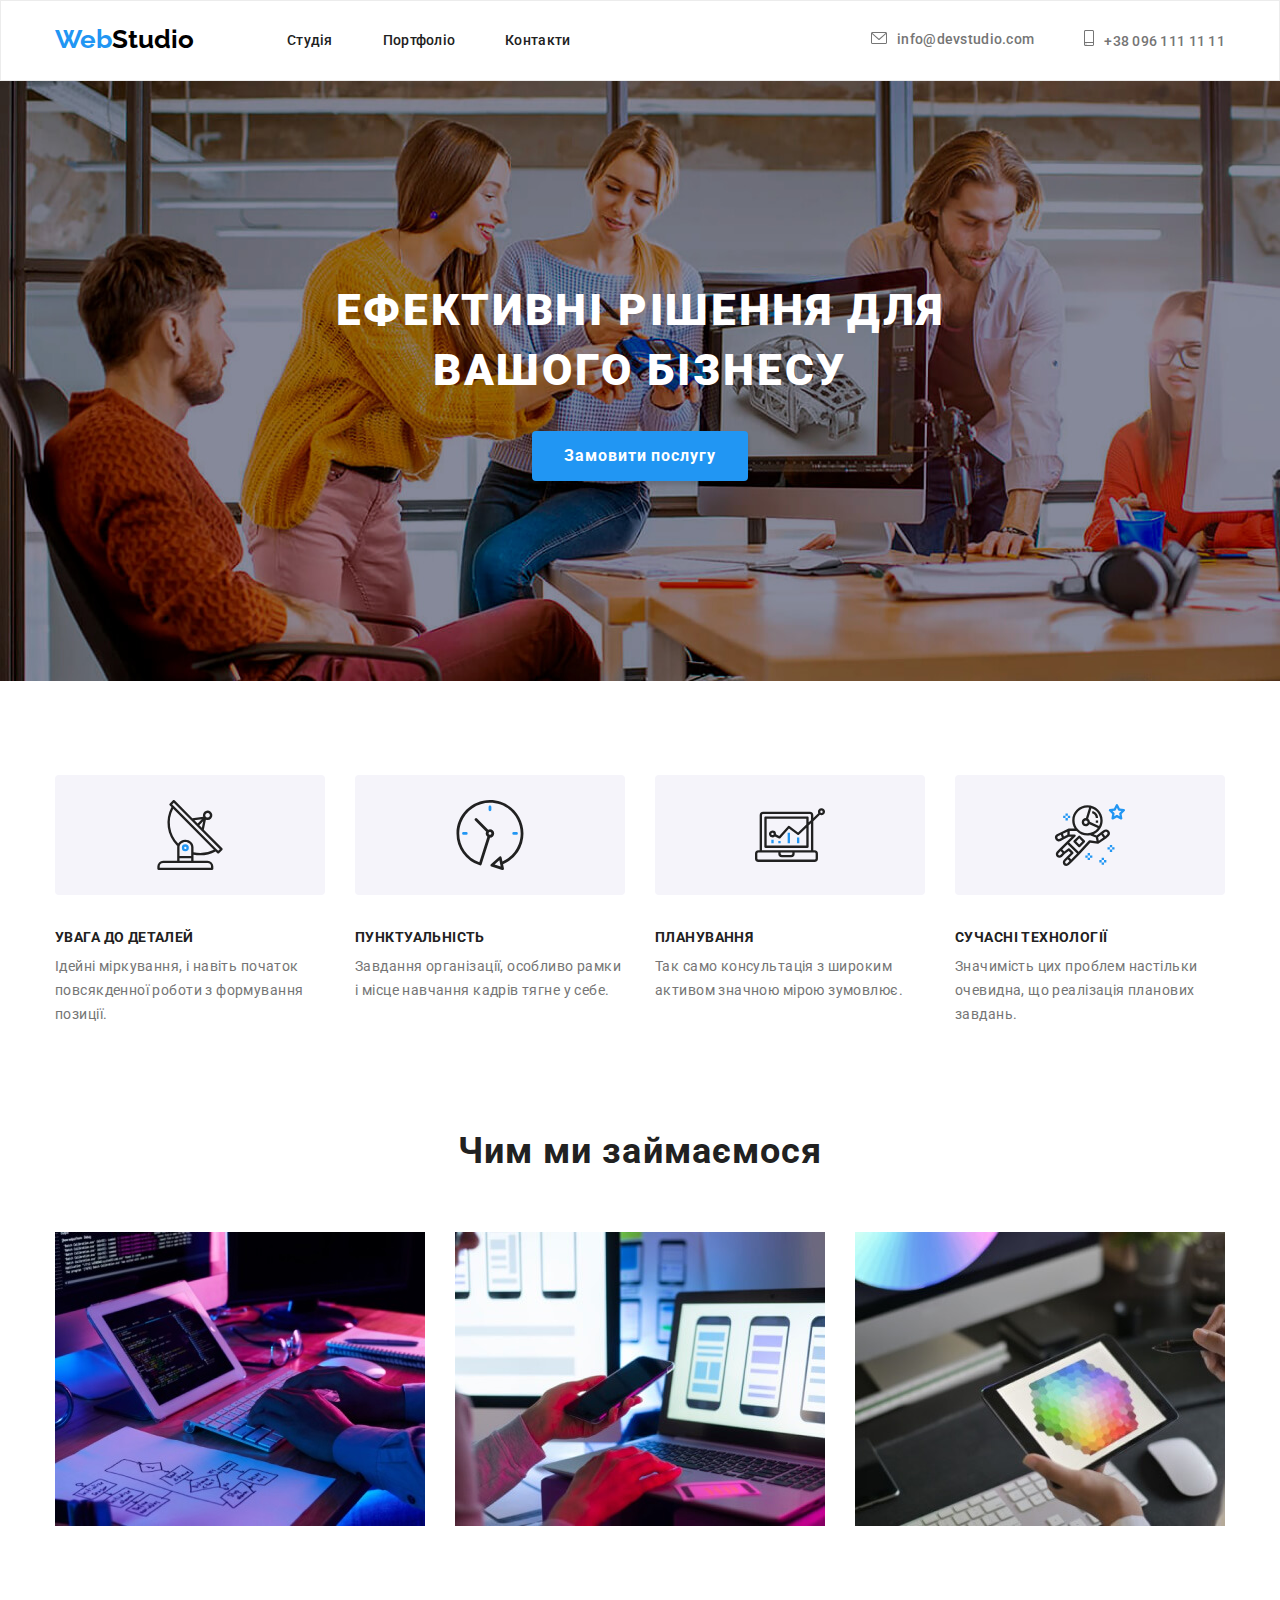
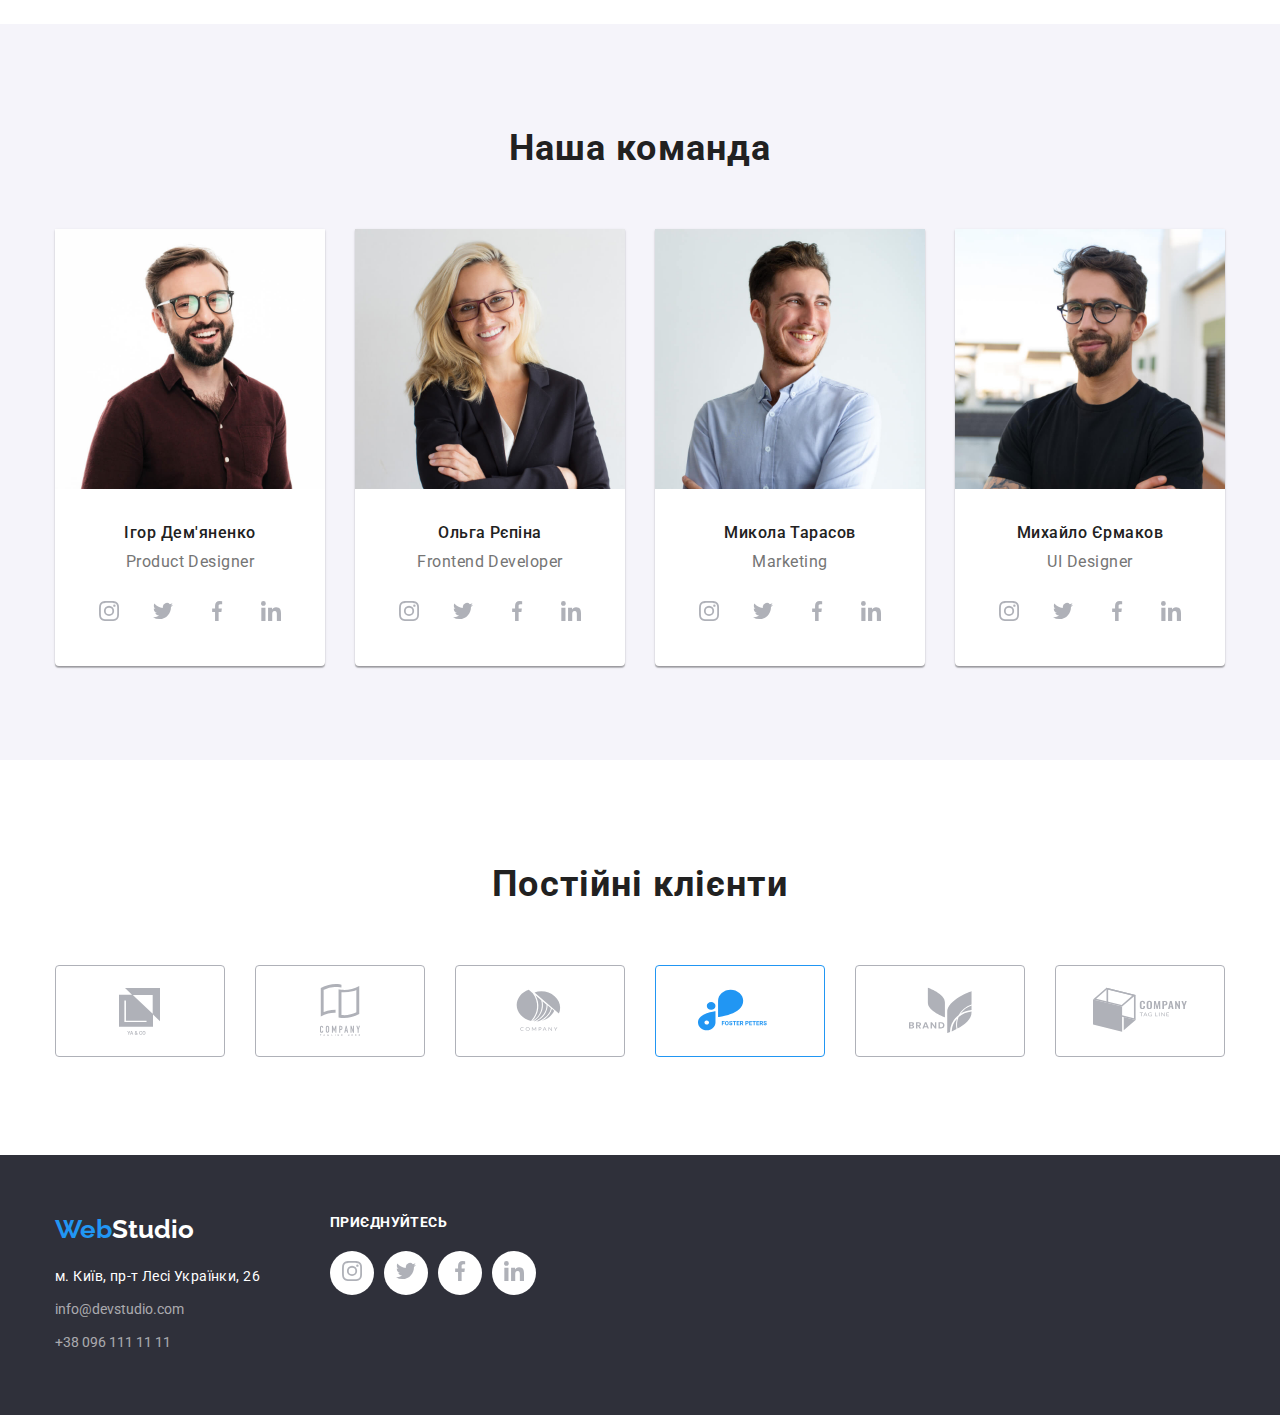
==== index.html @ 8d802c21 "icons" ====
<!DOCTYPE html>
<html lang="uk">

<head>
  <meta charset="UTF-8">
  <meta name="viewport" content="width=device-width, initial-scale=1.0">
  <link href="https://fonts.googleapis.com/css2?family=Raleway:wght@700&family=Roboto:wght@400;500;700;900&display=swap"
    rel="stylesheet">
  <link rel="stylesheet" href="./css/modern-normalize.css">
  <link rel="stylesheet" href="./css/styles.css">
  <title>Студія</title>
</head>

<body>
  <!--Header-->
  <header>
    <div class="container header-wrapper">
      <nav class="nav">
        <a class="logo-col" href="./index.html"><span class="logo">Web</span>Studio</a>
        <ul class="nav-list">
          <li><a class="link" href="./index.html">Студія</a></li>
          <li><a class="link" href="./portfolio.html">Портфоліо</a></li>
          <li><a class="link link-cont" href="#">Контакти</a></li>
        </ul>
      </nav>
      <ul class="contacts-list">
        <li>
          <a class="contacts mail" href="mailto:info@devstudio.com">info@devstudio.com</a>
        </li>
        <li>
          <a class="contacts contacts-tel" href="tel:+380961111111">+38 096 111 11 11</a>
        </li>
      </ul>
    </div>

  </header>

  <!--Main content-->

  <main>
    <section class="section first-block">
      <div class="container hero">
        <h1 class="blocktext">ЕФЕКТИВНІ РІШЕННЯ ДЛЯ ВАШОГО БІЗНЕСУ</h1>
        <button class="order-btn">Замовити послугу</button>
      </div>
    </section>

    <section class="section section-content">
      <div class="container">
        <!--<h2>Наші переваги</h2>-->
        <ul class="features-box">
          <li class="feature">
            <img class="images-benefits" src="./images/icons.svg/group1.svg" alt="радар" width="270" height="120">
            <h3 class="benefits">УВАГА ДО ДЕТАЛЕЙ</h3>
            <p class="text">
              Ідейні міркування, і навіть початок повсякденної роботи з формування позиції.
            </p>
          </li>
          <li class="feature">
            <img class="images-benefits" src="./images/icons.svg/group2.svg" alt="годинник" width="270" height="120">
            <h3 class="benefits">ПУНКТУАЛЬНІСТЬ</h3>
            <p class="text">
              Завдання організації, особливо рамки і місце навчання кадрів тягне у себе.
            </p>
          </li>
          <li class="feature">
            <img class="images-benefits" src="./images/icons.svg/group3.svg" alt="графік" width="270" height="120">
            <h3 class="benefits">ПЛАНУВАННЯ</h3>
            <p class="text">
              Так само консультація з широким активом значною мірою зумовлює.
            </p>
          </li>
          <li class="feature">
            <img class="images-benefits" src="./images/icons.svg/group4.svg" alt="космос" width="270" height="120">

            <h3 class="benefits">СУЧАСНІ ТЕХНОЛОГІЇ</h3>
            <p class="text">
              Значимість цих проблем настільки очевидна, що реалізація планових завдань.
            </p>
          </li>
        </ul>
      </div>
    </section>
    <section class="section">
      <div class="container">
        <h2 class="large-header">Чим ми займаємося</h2>
        <ul class="work-photo">
          <li class="specialty">
            <img src="./images/index/img.jpg" alt="Програмування" width="370">
          </li>
          <li class="specialty">
            <img src="./images/index/img2.jpg" alt="Розробка додатків" width="370">
          </li>
          <li class="specialty">
            <img src="./images/index/img3.jpg" alt="Веб-дизайн" width="370">
          </li>
        </ul>
      </div>
    </section>

    <section class="section team">
      <div class="container container-team">
        <h2 class="large-header">Наша команда</h2>
        <ul class="cards-set">
          <li class="card">
            <img src="./images/index/photo1.jpg" alt="Працівник Игорь" width="270">
            <div class="card-heros">
              <h3 class="name">Ігор Дем'яненко</h3>
              <p class="position">Product Designer</p>
              <ul class="card-icons-social">
                <li class="icons-social">
                  <a href="#" target="_blank" rel="noopener noreferrer">
                    <img src="./images/icons.svg/instagram.svg" alt="instagram">
                  </a>
                </li>
                <li class="icons-social">
                  <a href="#" target="_blank" rel="noopener noreferrer">
                    <img src="./images/icons.svg/twitter.svg" alt="twitter">
                  </a>
                </li>
                <li class="icons-social">
                  <a href="#" target="_blank" rel="noopener noreferrer">
                    <img src="./images/icons.svg/facebook.svg" alt="facebook">
                  </a>
                </li>
                <li class="icons-social">
                  <a href="#" target="_blank" rel="noopener noreferrer">
                    <img src="./images/icons.svg/linkedin.svg" alt="linkedin">
                  </a>
                </li>
              </ul>
            </div>
          </li>
          <li class="card">
            <img src="./images/index/photo2.jpg" alt="Працівник Ольга" width="270">
            <div class="card-heros">
              <h3 class="name">Ольга Рєпіна</h3>
              <p class="position">Frontend Developer</p>
              <ul class="card-icons-social">
                <li class="icons-social">
                  <a href="#" target="_blank" rel="noopener noreferrer">
                    <img src="./images/icons.svg/instagram.svg" alt="instagram">
                  </a>
                </li>
                <li class="icons-social">
                  <a href="#" target="_blank" rel="noopener noreferrer">
                    <img src="./images/icons.svg/twitter.svg" alt="twitter">
                  </a>
                </li>
                <li class="icons-social">
                  <a href="#" target="_blank" rel="noopener noreferrer">
                    <img src="./images/icons.svg/facebook.svg" alt="facebook">
                  </a>
                </li>
                <li class="icons-social">
                  <a href="#" target="_blank" rel="noopener noreferrer">
                    <img src="./images/icons.svg/linkedin.svg" alt="linkedin">
                  </a>
                </li>
              </ul>
            </div>

          </li>
          <li class="card">
            <img src="./images/index/photo3.jpg" alt="Працівник Николай" width="270">
            <div class="card-heros">
              <h3 class="name">Микола Тарасов</h3>
              <p class="position">Marketing</p>
              <ul class="card-icons-social">
                <li class="icons-social">
                  <a href="#" target="_blank" rel="noopener noreferrer">
                    <img src="./images/icons.svg/instagram.svg" alt="instagram">
                  </a>
                </li>
                <li class="icons-social">
                  <a href="#" target="_blank" rel="noopener noreferrer">
                    <img src="./images/icons.svg/twitter.svg" alt="twitter">
                  </a>
                </li>
                <li class="icons-social">
                  <a href="#" target="_blank" rel="noopener noreferrer">
                    <img src="./images/icons.svg/facebook.svg" alt="facebook">
                  </a>
                </li>
                <li class="icons-social">
                  <a href="#" target="_blank" rel="noopener noreferrer">
                    <img src="./images/icons.svg/linkedin.svg" alt="linkedin">
                  </a>
                </li>
              </ul>
            </div>
          </li>
          <li class="card">
            <img src="./images/index/photo4.jpg" alt="Працівник Михаил" width="270">
            <div class="card-heros">
              <h3 class="name">Михайло Єрмаков</h3>
              <p class="position">UI Designer</p>
              <ul class="card-icons-social">
                <li class="icons-social">
                  <a href="#" target="_blank" rel="noopener noreferrer">
                    <img src="./images/icons.svg/instagram.svg" alt="instagram">
                  </a>
                </li>
                <li class="icons-social">
                  <a href="#" target="_blank" rel="noopener noreferrer">
                    <img src="./images/icons.svg/twitter.svg" alt="twitter">
                  </a>
                </li>
                <li class="icons-social">
                  <a href="#" target="_blank" rel="noopener noreferrer">
                    <img src="./images/icons.svg/facebook.svg" alt="facebook">
                  </a>
                </li>
                <li class="icons-social">
                  <a href="#" target="_blank" rel="noopener noreferrer">
                    <img src="./images/icons.svg/linkedin.svg" alt="linkedin">
                  </a>
                </li>
              </ul>
            </div>

          </li>
        </ul>
      </div>
    </section>
    <section class="section">
      <div class="container">
        <h2 class="large-header">
          Постійні клієнти
        </h2>
        <ul class="regular-customers">
          <li>
            <a href="#">
              <img src="./images/icons.svg/company/company1.svg" alt="">
            </a>
          </li>
          <li>
          <a href="#">
            <img src="./images/icons.svg/company/company2.svg" alt="">
          </a>
          </li>
          <li>
            <a href="#">
              <img src="./images/icons.svg/company/company3.svg" alt="">
            </a>
          </li>
          <li>
            <a href="#">
              <img src="./images/icons.svg/company/company4.svg" alt="">
            </a>
          </li>
          <li>
          <a href="#">
            <img src="./images/icons.svg/company/company5.svg" alt="">
          </a>
          </li>
          <li>
            <a href="#">
              <img src="./images/icons.svg/company/company6.svg" alt="">
            </a>
          </li>
        </ul>
      </div>
    </section>


  </main>
  <footer class="footer">
    <div class="container footer-social">
      <div>
        <a class="footer-logo" href="./index.html"><span class="logo">Web</span>Studio</a>
        <address>
          <a class="footer-item" href="https://goo.gl/maps/DmpzDfKuA3Ak4CY98" target="_blank"
            rel="noopener noreferrer">м.
            Київ, пр-т Лесі
            Українки, 26</a>
          <a class="footer-contacts" href="mailto:info@devstudio.com">info@devstudio.com</a>
          <a class="footer-contacts" href="tel:+380961111111">+38 096 111 11 11</a>
        </address>
      </div>
      <div class="">
        <h3 class="footer-title">приєднуйтесь</h3>
        <ul class="card-icons-social">
          <li class="icons-social">
            <a href="#" target="_blank" rel="noopener noreferrer">
              <img src="./images/icons.svg/instagram.svg" alt="instagram">
            </a>
          </li>
          <li class="icons-social">
            <a href="#" target="_blank" rel="noopener noreferrer">
              <img src="./images/icons.svg/twitter.svg" alt="twitter">
            </a>
          </li>
          <li class="icons-social">
            <a href="#" target="_blank" rel="noopener noreferrer">
              <img src="./images/icons.svg/facebook.svg" alt="facebook">
            </a>
          </li>
          <li class="icons-social">
            <a href="#" target="_blank" rel="noopener noreferrer">
              <img src="./images/icons.svg/linkedin.svg" alt="linkedin">
            </a>
          </li>
        </ul>
      </div>

    </div>


  </footer>
</body>

</html>
---- css/styles.css ----
:root {
  /*Основний колір*/
  --c-dark: #212121;
  --c-blue: #2196f3;
  --c-black: #000000;
  --c-gray: #757575;
  --c-white: #ffffff;
  /*Фон*/
  --bg-white: #ffffff;
  --bg-c-dark-grey: #2f303a;
  --bg-c-blue-white: #188ce8;
  --bg-c-light-gray: #f5f4fa;
  --bg-c-white: #ffffff;
  --bg-c-blue: #2196f3;
  /*Колір рамок*/
  --brd-c-gray: #eeeeee;
  --brd-c-light-gray: #ececec;
}

*,
::before,
::after {
  margin: 0;
  padding: 0;
  box-sizing: border-box;
}
/* img{
  display:block;
  max-width: 100%;
  height: auto;
} */

body {
  font-family: "Roboto", sans-serif;
  font-style: normal;
  margin: auto;
  background: var(--bg-white);
  color: var(--c-dark);
  box-sizing: border-box;
}

header {
  position: sticky;
  background: var(--bg-white);
  border: 1px solid var(--brd-c-light-gray);
}
.section {
  padding: 94px 0;
}
.section-content {
  padding: 94px 0 0 0;
}
.container {
  max-width: 1200px;
  margin: 0 auto;
  padding: 0 15px;
}

.header-wrapper {
  display: flex;
  justify-content: space-between;
}

.nav {
  display: flex;
  align-items: center;
}

.nav-list {
  display: flex;
  list-style: none;
  margin: 0;
  padding: 0;
  gap: 50px;
  padding-inline: 93px 0;
  align-items: center;
}

.nav-list li:nth-of-type(4) {
  margin-left: 344px;
}

.nav-list li:nth-of-type(5) {
  margin-left: 50px;
}

.link {
  font-weight: 500;
  font-size: 14px;
  line-height: 1.1428;
  letter-spacing: 0.02em;
  text-decoration: none;
  color: var(--c-dark);
}

.link:hover,
.link:focus {
  color: var(--c-blue);
}

li {
  list-style-type: none;
}

.logo {
  font-family: "Raleway", sans-serif;
  color: var(--c-blue);
  font-weight: 700;
}

.logo-col {
  font-size: 26px;
  font-family: "Raleway", sans-serif;
  color: var(--c-black);
  font-weight: 700;
  text-decoration: none;
  padding-top: 24px;
  padding-bottom: 25px;
}

.contacts {
  color: var(--c-gray);
  font-weight: 500;
  font-size: 14px;
  text-decoration: none;
}

.mail::before{
  content: url(../images/icons.svg/envelope.svg);
margin-right: 10px; 
}

.contacts-tel {
  margin-left: 50px;
}
.contacts-tel::before{
  content: url(../images/icons.svg/smartphone.svg);
  margin-right: 10px;
}
.contacts-list {
  font-family: Roboto;
  font-size: 14px;
  font-weight: 500;
  line-height: 1.14;
  letter-spacing: 0.02em;
  text-align: left;
  display: flex;
  align-items: center;
}

.contacts:visited {
  color: inherit;
}

.contacts:hover,
.contacts:focus {
  color: var(--c-blue);
}

/*Main content*/
.hero{
  display: contents;
}
.first-block {
  display: flex;
  justify-content: center;
  flex-direction: column;
  gap: 30px;
  align-items: center;
  background-image: url(../images/icons.svg/bgst.jpg);
  background-repeat: no-repeat;
  max-width: 1600px;
  margin: 0 auto;
  color: var(--bg-white);
  padding: 200px 0;
}

.blocktext {
  width: 696px;
  font-weight: 900;
  font-size: 44px;
  line-height: 1.3636;
  text-align: center;
  letter-spacing: 0.06em;
  text-transform: uppercase;
  color: var(--c-white);
}

.order-btn {
  height: 50px;
  width: 216px;
  font-style: normal;
  font-weight: 700;
  font-size: 16px;
  line-height: 1.87;
  letter-spacing: 0.06em;
  background: var(--c-blue);
  box-shadow: 0px 4px 4px rgba(0, 0, 0, 0.15);
  border-radius: 4px;
  font-family: "Roboto", sans-serif;
  color: var(--bg-white);
  border: none;
  cursor: pointer;
}
.order-btn:hover,
.order-btn:focus {
  background-color: var(--bg-c-blue-white);
}

.features-box {
  display: flex;
  justify-content: center;
  align-items: flex-start;
  gap: 30px;
}

.feature {
  width: 270px;
}
.images-benefits {
  margin-bottom: 30px;
}

.benefits {
  font-family: "Roboto";
  font-style: normal;
  font-weight: 700;
  font-size: 14px;
  line-height: 16px;
  letter-spacing: 0.03em;
  text-transform: uppercase;
  color: var(--c-dark);
  margin-bottom: 10px;
}

.text {
  font-family: Roboto;
  font-size: 14px;
  font-weight: 400;
  line-height: 1.7;
  letter-spacing: 0.03em;
  text-align: left;
  color: var(--c-gray);
}

.large-header {
  font-weight: 700;
  font-size: 36px;
  line-height: 1.7;
  text-align: center;
  letter-spacing: 0.03em;
  color: var(--c-dark);
  margin: 0 0 50px 0;
}
.work-photo {
  display: flex;
}
.specialty {
  margin-right: 30px;
}
.team {
  background-color: var(--bg-c-light-gray);
  display: flex;
  flex-direction: column;
}

.photo {
  width: 270px;
  height: 260px;
}

.cards-set {
  display: flex;
  justify-content: center;
  align-items: center;
  gap: 30px;
}

.card {
  width: 270px;
  background: var(--bg-white);
  box-shadow: 0px 1px 3px rgba(0, 0, 0, 0.12), 0px 1px 1px rgba(0, 0, 0, 0.14),
    0px 2px 1px rgba(0, 0, 0, 0.2);
  border-radius: 0px 0px 4px 4px;
}

.card-icons-social{
  display: flex;
  justify-content: center;
  align-items: center;
  flex-wrap: wrap;
  gap: 10px;
margin-top: 20px;
}
.icons-social{
    display: flex;
  justify-content: center;
  align-items: center;
   width: 44px;
  height: 44px;
  border-radius: 50%;
  background-color: #fff; 
}
.icons-social:hover,
.icons-social:focus{
  background-color: var(--bg-c-blue);
}
.card-heros{
  padding: 30px 32px;
}
.name {
  font-weight: 500;
  font-size: 16px;
  line-height: 1.18;
  text-align: center;
  letter-spacing: 0.03em;
  color: var(--c-dark);
  margin-bottom: 10px;
}


.position {
  text-align: center;
  font-weight: 400;
  font-size: 16px;
  line-height: 1.18;
  text-align: center;
  letter-spacing: 0.03em;
  color: var(--c-gray);
margin-bottom: 16px;
}
.regular-customers{
  display: flex;
  justify-content: center;
  gap: 30px;
}

.footer {
  padding: 60px 0;
  background-color: var(--bg-c-dark-grey);
}

.footer-logo {
  font-family: "Raleway", sans-serif;
  color: var(--bg-white);
  font-weight: 700;
  font-size: 26px;
  text-decoration: none;
  margin-bottom: 20px;
  display: block;
}

.footer-item {
  font-style: normal;
  font-weight: 400;
  color: var(--bg-white);
  text-decoration: none;
  font-family: Roboto;
  font-size: 14px;
  line-height: 1.71;
  letter-spacing: 0.03em;
  text-align: left;
}
.footer-item:hover,
.footer-item:focus{
  color:var(--c-blue);
}

address {
  display: flex;
  flex-direction: column;
  font-style: normal;
}

.footer-contacts {
  font-size: 14px;
  line-height: 1.7;
  vertical-align: Top;
  color: rgba(255, 255, 255, 0.6);
  text-decoration: none;
  margin-top: 9px;
}

.footer-contacts:hover,
.footer-contacts:focus {
  color: var(--c-blue);
}
.footer-title{
font-weight: 700;
font-size: 14px;
line-height: 1.14;
letter-spacing: 0.03em;
text-transform: uppercase;
color: #FFFFFF;
}
.footer-social{
  display: flex;
  justify-content: flex-start;
  gap: 70px;
}

/*Portfolio*/
.main {
  background-color: var(--bg-c-white);
}

.filter-list {
  display: flex;
  justify-content: center;
}

.filter-item {
  font-size: 16px;
  line-height: 1.6;
  vertical-align: Top;
  padding-bottom: 50px;
  margin-right: 8px;
}
.filter-btn {
  padding: 6px 22px;
  border-radius: 4px;
  background-color: var(--bg-c-light-gray);
  cursor: pointer;
  border: 0ch;
}

.filter-btn:hover,
.filter-btn:focus {
  background-color: var(--bg-c-blue);
  color: var(--c-white);
}

.portfolio-item {
  display: flex;
  flex-wrap: wrap;
  justify-content: center;
  gap: 30px;
}

.portfolio-list {
  background: var(--bg-white);
}
.images {
  display: block;
}

.item {
  text-decoration: none;
}
.filling {
  padding: 20px 24px;
  border: 1px solid var(--brd-c-gray);
}

.name-services {
  font-family: Roboto;
  font-size: 18px;
  font-weight: 700;
  line-height: 2;
  letter-spacing: 0.06em;
  text-align: left;
  color: var(--c-dark);
}

.services {
  font-family: Roboto;
  font-size: 16px;
  font-weight: 400;
  line-height: 1.87;
  letter-spacing: 0.03em;
  text-align: left;
  color: var(--c-gray);
}
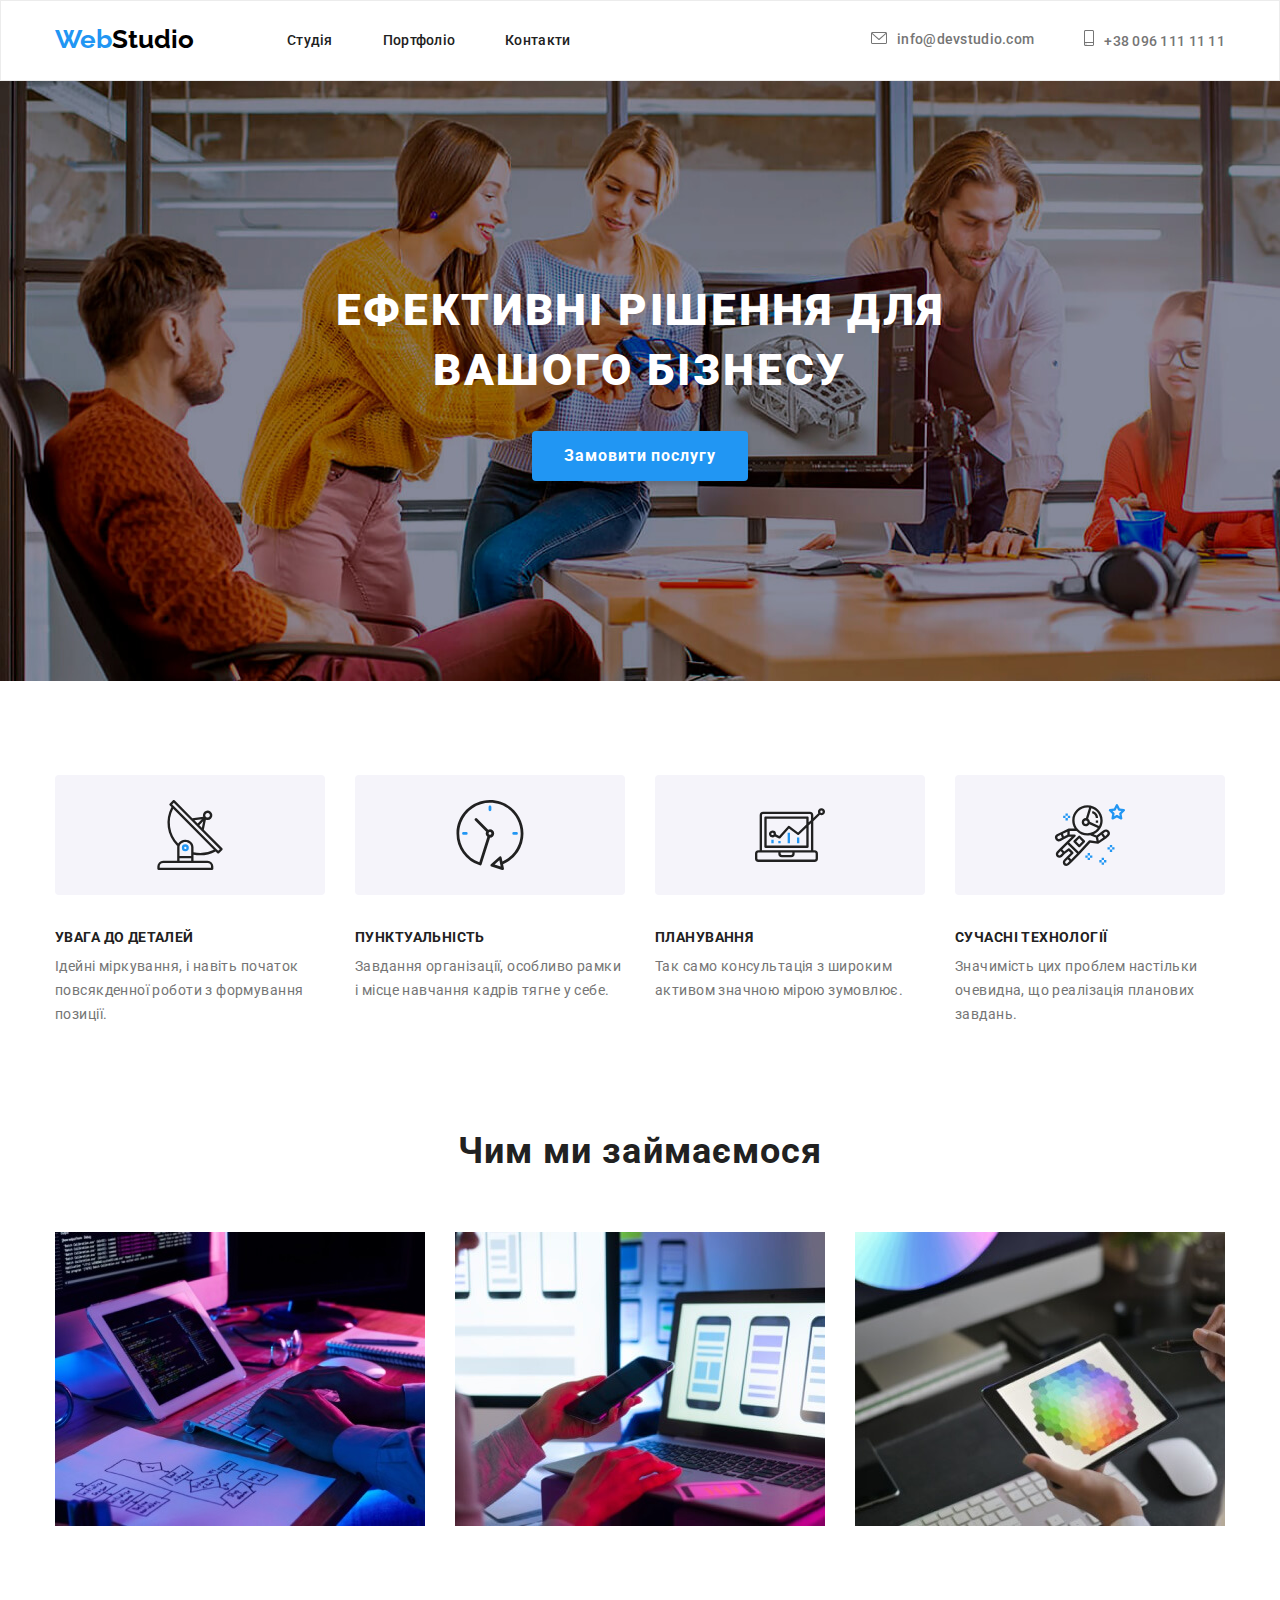
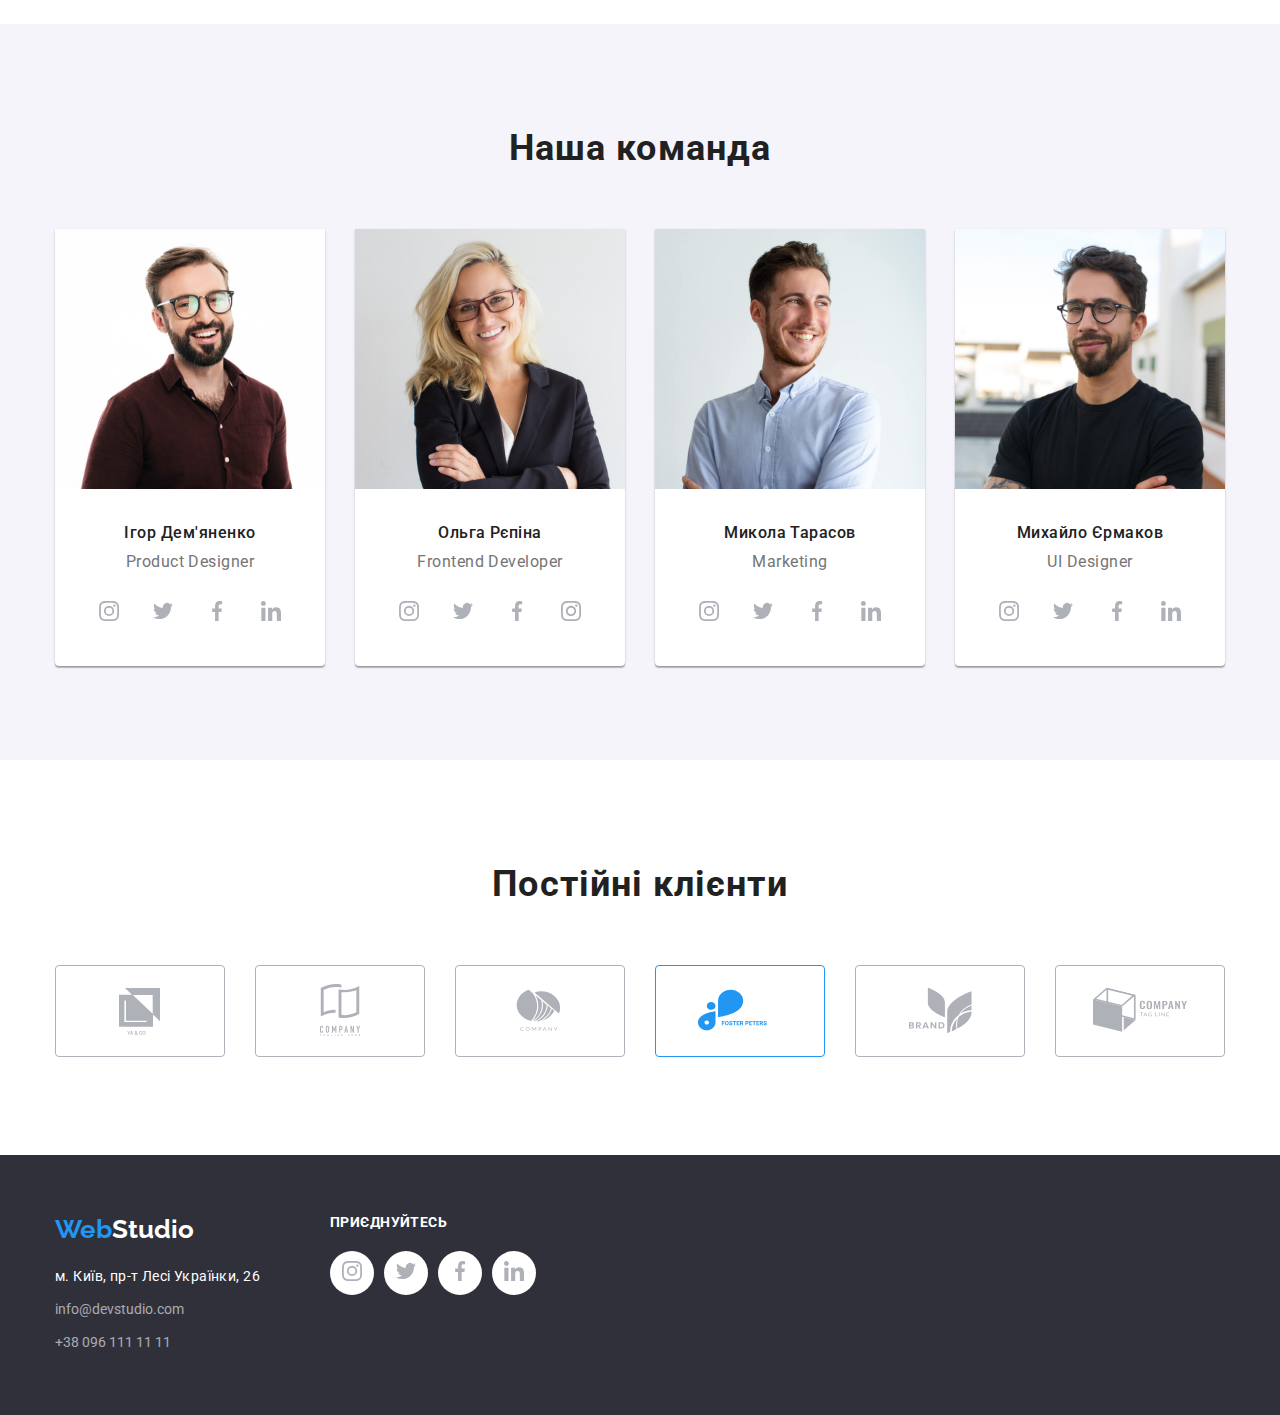
==== commit 303e1ca2: "r" ====
--- a/index.html
+++ b/index.html
@@ -153,8 +153,10 @@
                   </a>
                 </li>
                 <li class="icons-social">
-                  <a href="#" target="_blank" rel="noopener noreferrer">
-                    <img src="./images/icons.svg/linkedin.svg" alt="linkedin">
+                  <a class="social-link" href="#" target="_blank" aria-label="instagram">
+                    <svg class="social-icon" width="20" height="20">
+                      <use href="./images/icons.svg/sprite.svg#icon-instagram"></use>
+                    </svg>
                   </a>
                 </li>
               </ul>
--- a/css/styles.css
+++ b/css/styles.css
@@ -301,8 +301,14 @@
   border-radius: 50%;
   background-color: #fff; 
 }
+.social-link:hover,
+.social-link:focus {
+  background-color: #2196f3;
+color: #212121;;
+}
 .icons-social:hover,
 .icons-social:focus{
+  color: #ececec;
   background-color: var(--bg-c-blue);
 }
 .card-heros{
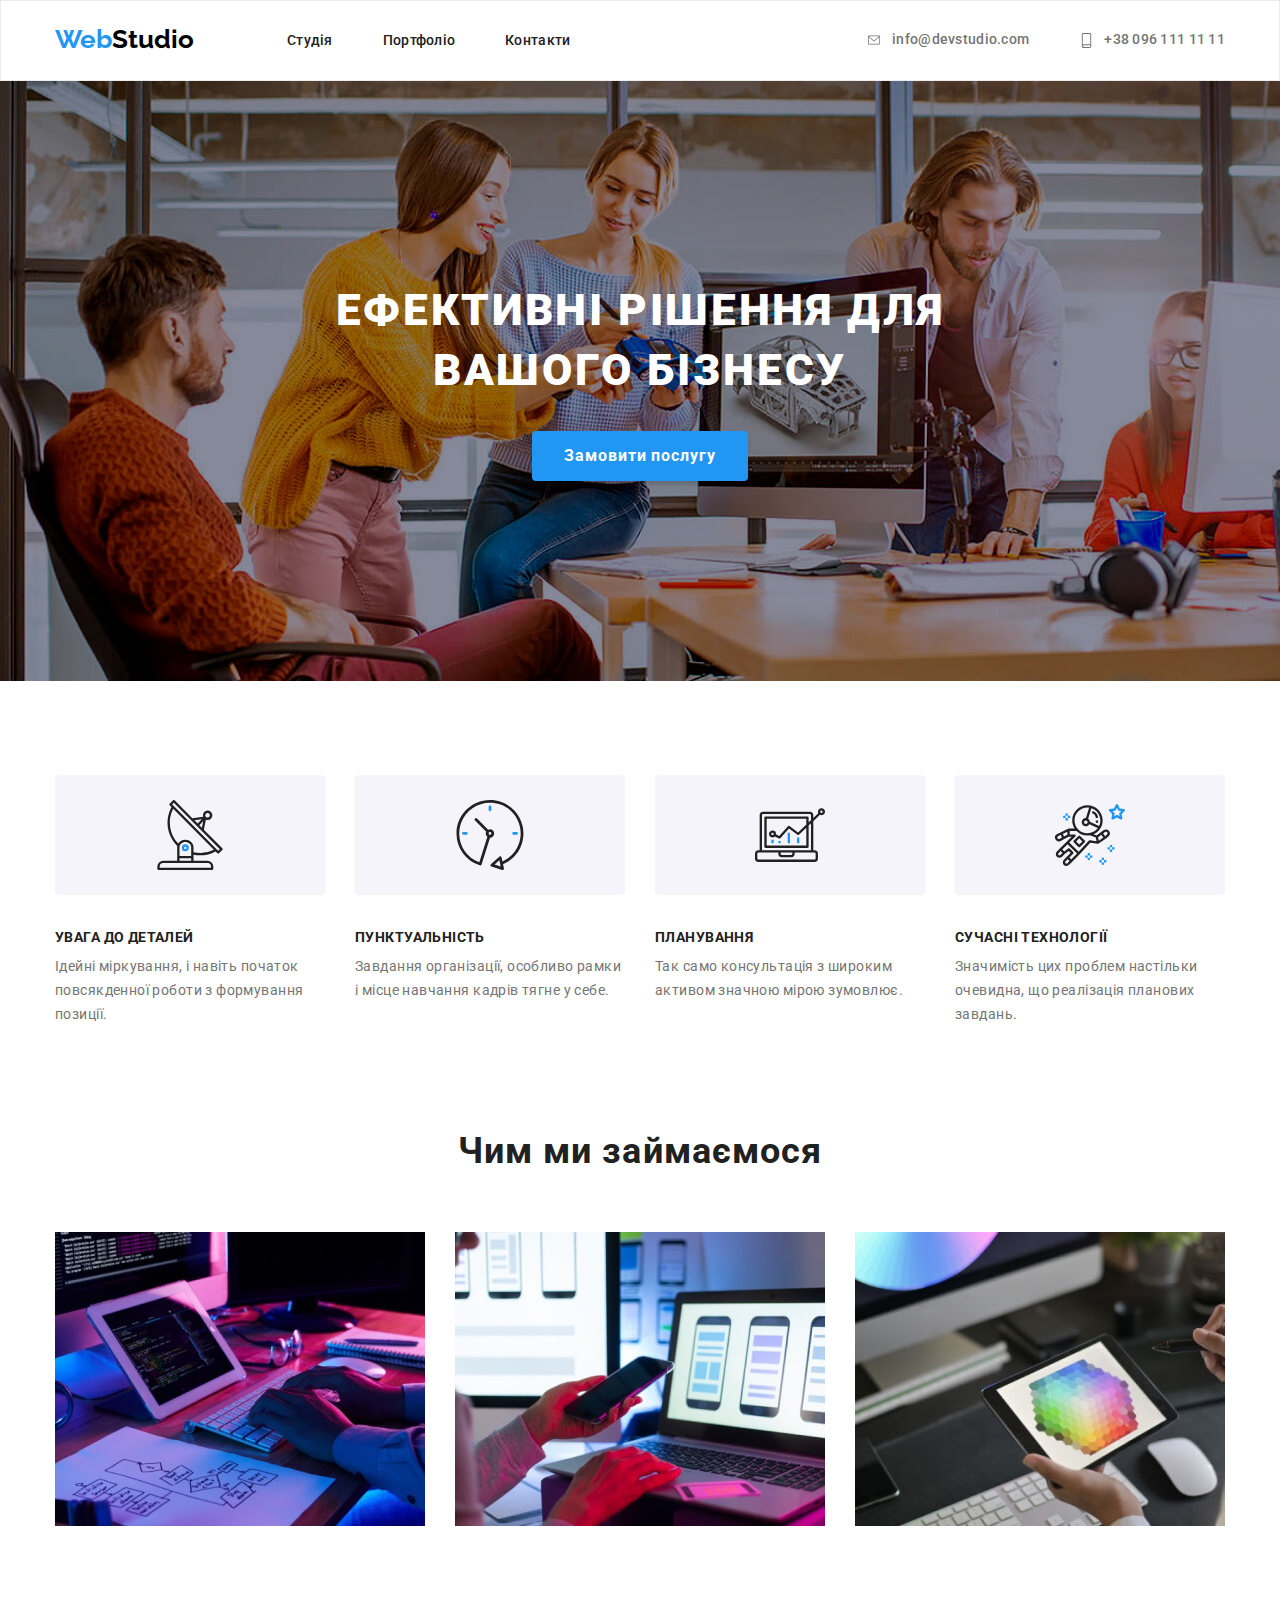
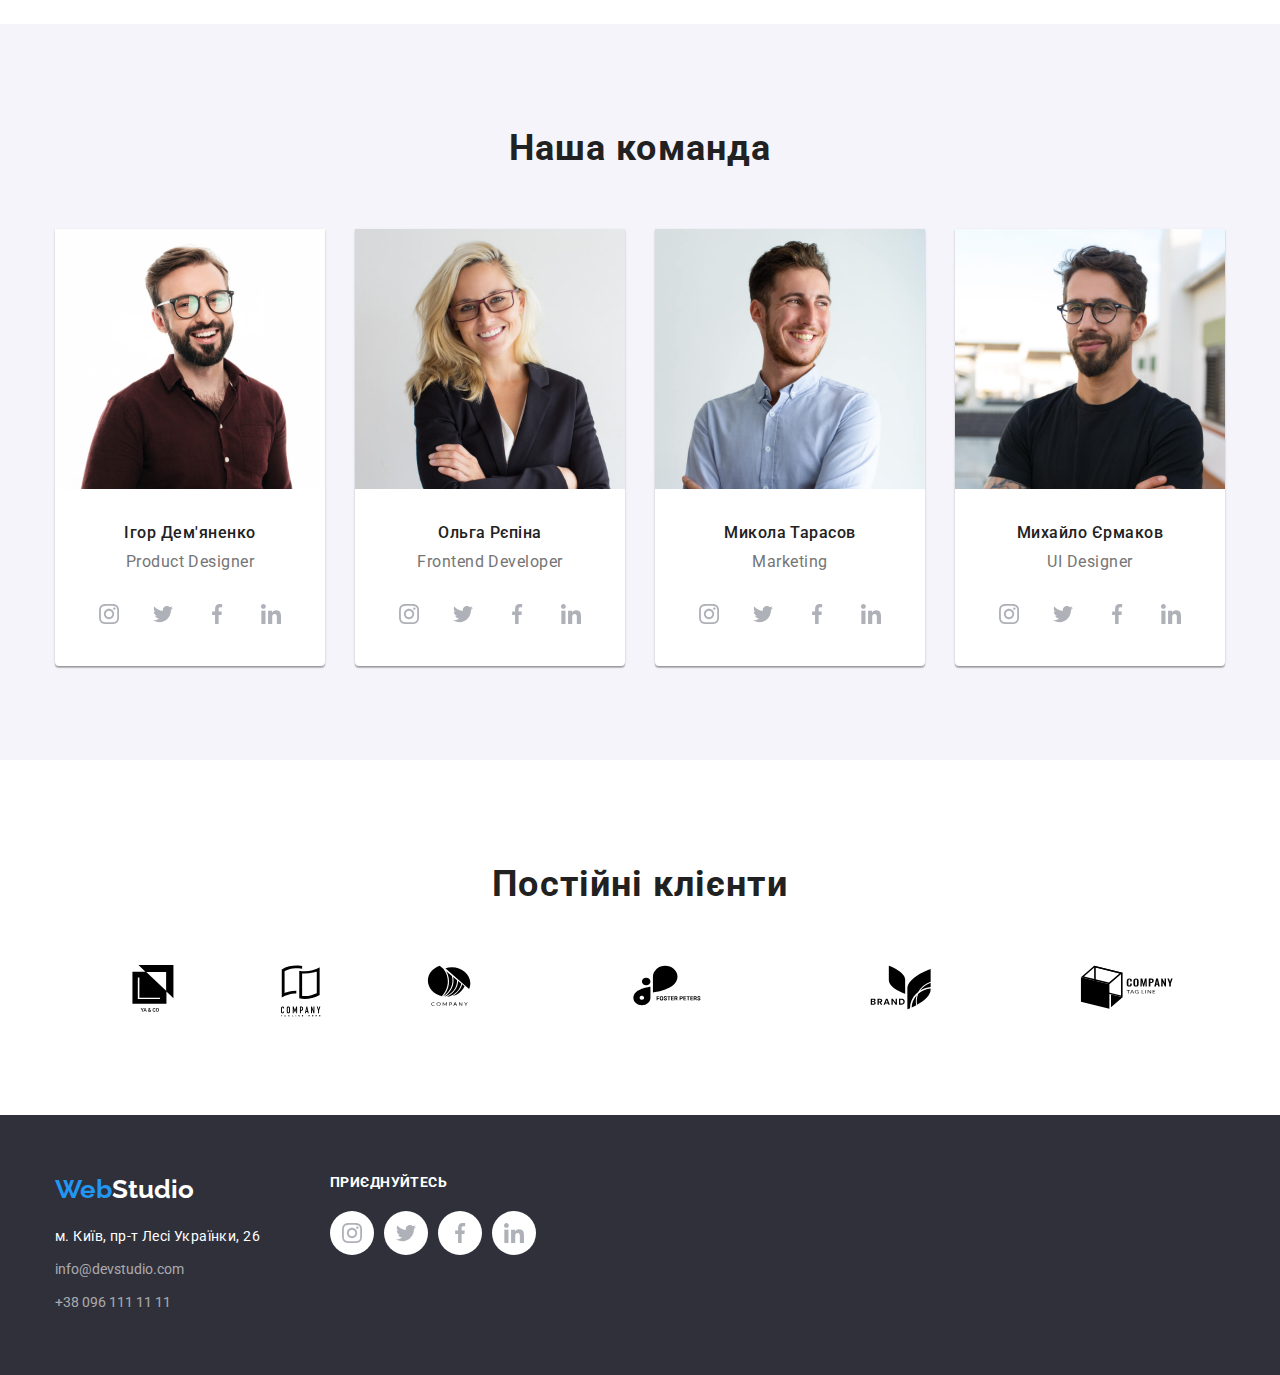
==== commit 1921264c: "застосування змінних" ====
--- a/index.html
+++ b/index.html
@@ -25,10 +25,14 @@
       </nav>
       <ul class="contacts-list">
         <li>
-          <a class="contacts mail" href="mailto:info@devstudio.com">info@devstudio.com</a>
+          <a class="contacts mail" href="mailto:info@devstudio.com"><svg class="social-mail" width="16" height="12">
+            <use href="./images/icons.svg/sprite.svg#icon-envelope"></use>
+          </svg>info@devstudio.com</a>
         </li>
         <li>
-          <a class="contacts contacts-tel" href="tel:+380961111111">+38 096 111 11 11</a>
+          <a class="contacts contacts-tel" href="tel:+380961111111"><svg class="social-tel" width="15" height="21">
+              <use href="./images/icons.svg/sprite.svg#icon-smartphone"></use>
+            </svg>+38 096 111 11 11</a>
         </li>
       </ul>
     </div>
@@ -109,23 +113,31 @@
               <p class="position">Product Designer</p>
               <ul class="card-icons-social">
                 <li class="icons-social">
-                  <a href="#" target="_blank" rel="noopener noreferrer">
-                    <img src="./images/icons.svg/instagram.svg" alt="instagram">
-                  </a>
-                </li>
-                <li class="icons-social">
-                  <a href="#" target="_blank" rel="noopener noreferrer">
-                    <img src="./images/icons.svg/twitter.svg" alt="twitter">
-                  </a>
-                </li>
-                <li class="icons-social">
-                  <a href="#" target="_blank" rel="noopener noreferrer">
-                    <img src="./images/icons.svg/facebook.svg" alt="facebook">
-                  </a>
-                </li>
-                <li class="icons-social">
-                  <a href="#" target="_blank" rel="noopener noreferrer">
-                    <img src="./images/icons.svg/linkedin.svg" alt="linkedin">
+                  <a class="social-link" href="#" target="_blank" aria-label="instagram">
+                    <svg class="social-icon" width="20" height="20">
+                      <use href="./images/icons.svg/sprite.svg#icon-instagram"></use>
+                    </svg>
+                  </a>
+                </li>
+                <li class="icons-social">
+                  <a class="social-link" href="#" target="_blank" aria-label="twitter">
+                    <svg class="social-icon" width="20" height="20">
+                      <use href="./images/icons.svg/sprite.svg#icon-twitter"></use>
+                    </svg>
+                  </a>
+                </li>
+                <li class="icons-social">
+                  <a class="social-link" href="#" target="_blank" aria-label="facebook">
+                    <svg class="social-icon" width="20" height="20">
+                      <use href="./images/icons.svg/sprite.svg#icon-facebook"></use>
+                    </svg>
+                  </a>
+                </li>
+                <li class="icons-social">
+                  <a class="social-link" href="#" target="_blank" aria-label="linkedin">
+                    <svg class="social-icon" width="20" height="20">
+                      <use href="./images/icons.svg/sprite.svg#icon-linkedin"></use>
+                    </svg>
                   </a>
                 </li>
               </ul>
@@ -138,30 +150,35 @@
               <p class="position">Frontend Developer</p>
               <ul class="card-icons-social">
                 <li class="icons-social">
-                  <a href="#" target="_blank" rel="noopener noreferrer">
-                    <img src="./images/icons.svg/instagram.svg" alt="instagram">
-                  </a>
-                </li>
-                <li class="icons-social">
-                  <a href="#" target="_blank" rel="noopener noreferrer">
-                    <img src="./images/icons.svg/twitter.svg" alt="twitter">
-                  </a>
-                </li>
-                <li class="icons-social">
-                  <a href="#" target="_blank" rel="noopener noreferrer">
-                    <img src="./images/icons.svg/facebook.svg" alt="facebook">
-                  </a>
-                </li>
-                <li class="icons-social">
                   <a class="social-link" href="#" target="_blank" aria-label="instagram">
                     <svg class="social-icon" width="20" height="20">
                       <use href="./images/icons.svg/sprite.svg#icon-instagram"></use>
+                    </svg>
+                  </a>
+                </li>
+                <li class="icons-social">
+                  <a class="social-link" href="#" target="_blank" aria-label="twitter">
+                    <svg class="social-icon" width="20" height="20">
+                      <use href="./images/icons.svg/sprite.svg#icon-twitter"></use>
+                    </svg>
+                  </a>
+                </li>
+                <li class="icons-social">
+                  <a class="social-link" href="#" target="_blank" aria-label="facebook">
+                    <svg class="social-icon" width="20" height="20">
+                      <use href="./images/icons.svg/sprite.svg#icon-facebook"></use>
+                    </svg>
+                  </a>
+                </li>
+                <li class="icons-social">
+                  <a class="social-link" href="#" target="_blank" aria-label="linkedin">
+                    <svg class="social-icon" width="20" height="20">
+                      <use href="./images/icons.svg/sprite.svg#icon-linkedin"></use>
                     </svg>
                   </a>
                 </li>
               </ul>
             </div>
-
           </li>
           <li class="card">
             <img src="./images/index/photo3.jpg" alt="Працівник Николай" width="270">
@@ -170,23 +187,31 @@
               <p class="position">Marketing</p>
               <ul class="card-icons-social">
                 <li class="icons-social">
-                  <a href="#" target="_blank" rel="noopener noreferrer">
-                    <img src="./images/icons.svg/instagram.svg" alt="instagram">
-                  </a>
-                </li>
-                <li class="icons-social">
-                  <a href="#" target="_blank" rel="noopener noreferrer">
-                    <img src="./images/icons.svg/twitter.svg" alt="twitter">
-                  </a>
-                </li>
-                <li class="icons-social">
-                  <a href="#" target="_blank" rel="noopener noreferrer">
-                    <img src="./images/icons.svg/facebook.svg" alt="facebook">
-                  </a>
-                </li>
-                <li class="icons-social">
-                  <a href="#" target="_blank" rel="noopener noreferrer">
-                    <img src="./images/icons.svg/linkedin.svg" alt="linkedin">
+                  <a class="social-link" href="#" target="_blank" aria-label="instagram">
+                    <svg class="social-icon" width="20" height="20">
+                      <use href="./images/icons.svg/sprite.svg#icon-instagram"></use>
+                    </svg>
+                  </a>
+                </li>
+                <li class="icons-social">
+                  <a class="social-link" href="#" target="_blank" aria-label="twitter">
+                    <svg class="social-icon" width="20" height="20">
+                      <use href="./images/icons.svg/sprite.svg#icon-twitter"></use>
+                    </svg>
+                  </a>
+                </li>
+                <li class="icons-social">
+                  <a class="social-link" href="#" target="_blank" aria-label="facebook">
+                    <svg class="social-icon" width="20" height="20">
+                      <use href="./images/icons.svg/sprite.svg#icon-facebook"></use>
+                    </svg>
+                  </a>
+                </li>
+                <li class="icons-social">
+                  <a class="social-link" href="#" target="_blank" aria-label="linkedin">
+                    <svg class="social-icon" width="20" height="20">
+                      <use href="./images/icons.svg/sprite.svg#icon-linkedin"></use>
+                    </svg>
                   </a>
                 </li>
               </ul>
@@ -199,23 +224,31 @@
               <p class="position">UI Designer</p>
               <ul class="card-icons-social">
                 <li class="icons-social">
-                  <a href="#" target="_blank" rel="noopener noreferrer">
-                    <img src="./images/icons.svg/instagram.svg" alt="instagram">
-                  </a>
-                </li>
-                <li class="icons-social">
-                  <a href="#" target="_blank" rel="noopener noreferrer">
-                    <img src="./images/icons.svg/twitter.svg" alt="twitter">
-                  </a>
-                </li>
-                <li class="icons-social">
-                  <a href="#" target="_blank" rel="noopener noreferrer">
-                    <img src="./images/icons.svg/facebook.svg" alt="facebook">
-                  </a>
-                </li>
-                <li class="icons-social">
-                  <a href="#" target="_blank" rel="noopener noreferrer">
-                    <img src="./images/icons.svg/linkedin.svg" alt="linkedin">
+                  <a class="social-link" href="#" target="_blank" aria-label="instagram">
+                    <svg class="social-icon" width="20" height="20">
+                      <use href="./images/icons.svg/sprite.svg#icon-instagram"></use>
+                    </svg>
+                  </a>
+                </li>
+                <li class="icons-social">
+                  <a class="social-link" href="#" target="_blank" aria-label="twitter">
+                    <svg class="social-icon" width="20" height="20">
+                      <use href="./images/icons.svg/sprite.svg#icon-twitter"></use>
+                    </svg>
+                  </a>
+                </li>
+                <li class="icons-social">
+                  <a class="social-link" href="#" target="_blank" aria-label="facebook">
+                    <svg class="social-icon" width="20" height="20">
+                      <use href="./images/icons.svg/sprite.svg#icon-facebook"></use>
+                    </svg>
+                  </a>
+                </li>
+                <li class="icons-social">
+                  <a class="social-link" href="#" target="_blank" aria-label="linkedin">
+                    <svg class="social-icon" width="20" height="20">
+                      <use href="./images/icons.svg/sprite.svg#icon-linkedin"></use>
+                    </svg>
                   </a>
                 </li>
               </ul>
@@ -232,33 +265,45 @@
         </h2>
         <ul class="regular-customers">
           <li>
-            <a href="#">
-              <img src="./images/icons.svg/company/company1.svg" alt="">
-            </a>
-          </li>
-          <li>
-          <a href="#">
-            <img src="./images/icons.svg/company/company2.svg" alt="">
-          </a>
-          </li>
-          <li>
-            <a href="#">
-              <img src="./images/icons.svg/company/company3.svg" alt="">
-            </a>
-          </li>
-          <li>
-            <a href="#">
-              <img src="./images/icons.svg/company/company4.svg" alt="">
-            </a>
-          </li>
-          <li>
-          <a href="#">
-            <img src="./images/icons.svg/company/company5.svg" alt="">
-          </a>
-          </li>
-          <li>
-            <a href="#">
-              <img src="./images/icons.svg/company/company6.svg" alt="">
+            <a href=“#” class=“client-link” target=“_blank” rel=“noopener norefferer”>
+              <svg class=“icon-group” width=“41” height="47">
+                <use xlink:href="./images/icons.svg/company/company-defs.svg#icon-group1"></use>
+              </svg>
+            </a>
+          </li>
+          <li>
+            <a href=“#” class=“client-link” target=“_blank” rel=“noopener norefferer”>
+              <svg class=“icon-group” width="40" height="52">
+                <use xlink:href="./images/icons.svg/company/company-defs.svg#icon-group2"></use>
+              </svg>
+            </a>
+          </li>
+          <li>
+            <a href=“#” class=“client-link” target=“_blank” rel=“noopener norefferer”>
+              <svg class=“icon-group” width=“43” height="41">
+                <use xlink:href="./images/icons.svg/company/company-defs.svg#icon-group3"></use>
+              </svg>
+            </a>
+          </li>
+          <li>
+            <a href=“#” class=“client-link” target=“_blank” rel=“noopener norefferer”>
+              <svg class=“icon-group” width=“84” height="41">
+                <use xlink:href="./images/icons.svg/company/company-defs.svg#icon-group4"></use>
+              </svg>
+            </a>
+          </li>
+          <li>
+            <a href=“#” class=“client-link” target=“_blank” rel=“noopener norefferer”>
+              <svg class=“icon-group” width=“63” height="45">
+                <use xlink:href="./images/icons.svg/company/company-defs.svg#icon-group5"></use>
+              </svg>
+            </a>
+          </li>
+          <li>
+            <a href=“#” class=“client-link” target=“_blank” rel=“noopener norefferer”>
+              <svg class=“icon-group” width=“94” height="44">
+                <use xlink:href="./images/icons.svg/company/company-defs.svg#icon-group6"></use>
+              </svg>
             </a>
           </li>
         </ul>
@@ -284,23 +329,31 @@
         <h3 class="footer-title">приєднуйтесь</h3>
         <ul class="card-icons-social">
           <li class="icons-social">
-            <a href="#" target="_blank" rel="noopener noreferrer">
-              <img src="./images/icons.svg/instagram.svg" alt="instagram">
+            <a class="social-link" href="#" target="_blank" aria-label="instagram">
+              <svg class="social-icon" width="20" height="20">
+                <use href="./images/icons.svg/sprite.svg#icon-instagram"></use>
+              </svg>
             </a>
           </li>
           <li class="icons-social">
-            <a href="#" target="_blank" rel="noopener noreferrer">
-              <img src="./images/icons.svg/twitter.svg" alt="twitter">
+            <a class="social-link" href="#" target="_blank" aria-label="twitter">
+              <svg class="social-icon" width="20" height="20">
+                <use href="./images/icons.svg/sprite.svg#icon-twitter"></use>
+              </svg>
             </a>
           </li>
           <li class="icons-social">
-            <a href="#" target="_blank" rel="noopener noreferrer">
-              <img src="./images/icons.svg/facebook.svg" alt="facebook">
+            <a class="social-link" href="#" target="_blank" aria-label="facebook">
+              <svg class="social-icon" width="20" height="20">
+                <use href="./images/icons.svg/sprite.svg#icon-facebook"></use>
+              </svg>
             </a>
           </li>
           <li class="icons-social">
-            <a href="#" target="_blank" rel="noopener noreferrer">
-              <img src="./images/icons.svg/linkedin.svg" alt="linkedin">
+            <a class="social-link" href="#" target="_blank" aria-label="linkedin">
+              <svg class="social-icon" width="20" height="20">
+                <use href="./images/icons.svg/sprite.svg#icon-linkedin"></use>
+              </svg>
             </a>
           </li>
         </ul>
--- a/css/styles.css
+++ b/css/styles.css
@@ -124,18 +124,23 @@
   font-size: 14px;
   text-decoration: none;
 }
-
-.mail::before{
-  content: url(../images/icons.svg/envelope.svg);
+.mail{
+  display: flex;
+  align-items: center;
+}
+.social-mail{
+fill: currentColor;
 margin-right: 10px; 
 }
 
 .contacts-tel {
+  display: flex;
+  align-items: center;
   margin-left: 50px;
 }
-.contacts-tel::before{
-  content: url(../images/icons.svg/smartphone.svg);
-  margin-right: 10px;
+.social-tel{
+   margin-right: 10px;
+  fill: currentColor;
 }
 .contacts-list {
   font-family: Roboto;
@@ -292,7 +297,23 @@
   gap: 10px;
 margin-top: 20px;
 }
-.icons-social{
+.social-link{
+    display: flex;
+    align-items: center;
+    justify-content: center;
+    height: 44px;
+    width: 44px;
+    border-radius: 50%;
+    background-color: var(--c-white);
+    fill:#afb1b8;
+}
+.social-link:hover,
+.social-link:focus{
+    fill:var(--c-white);
+    background-color: var(--bg-c-blue); 
+}
+
+/* .icons-social{
     display: flex;
   justify-content: center;
   align-items: center;
@@ -301,16 +322,24 @@
   border-radius: 50%;
   background-color: #fff; 
 }
-.social-link:hover,
-.social-link:focus {
-  background-color: #2196f3;
-color: #212121;;
-}
 .icons-social:hover,
 .icons-social:focus{
-  color: #ececec;
   background-color: var(--bg-c-blue);
 }
+.social-link:hover,
+.social-link:focus{
+  background-color: var(--bg-c-blue);
+}
+.social-link:hover .social-icon{
+ fill: var(--bg-white);
+}
+.social-link:hover,
+.social-link:focus{
+    fill:var(--bg-white);
+    background-color:var(--bg-c-blue)
+  } */
+
+
 .card-heros{
   padding: 30px 32px;
 }
@@ -340,6 +369,18 @@
   justify-content: center;
   gap: 30px;
 }
+.client-link{
+  border: 1px solid #AFB1B8;
+}
+/* 
+.client-link{
+border: 1px solid #AFB1B8;
+height: 92px;
+width: 170px;
+border-radius: 4px;
+fill: #AFB1B8;
+background-color: transparent;
+} */
 
 .footer {
   padding: 60px 0;
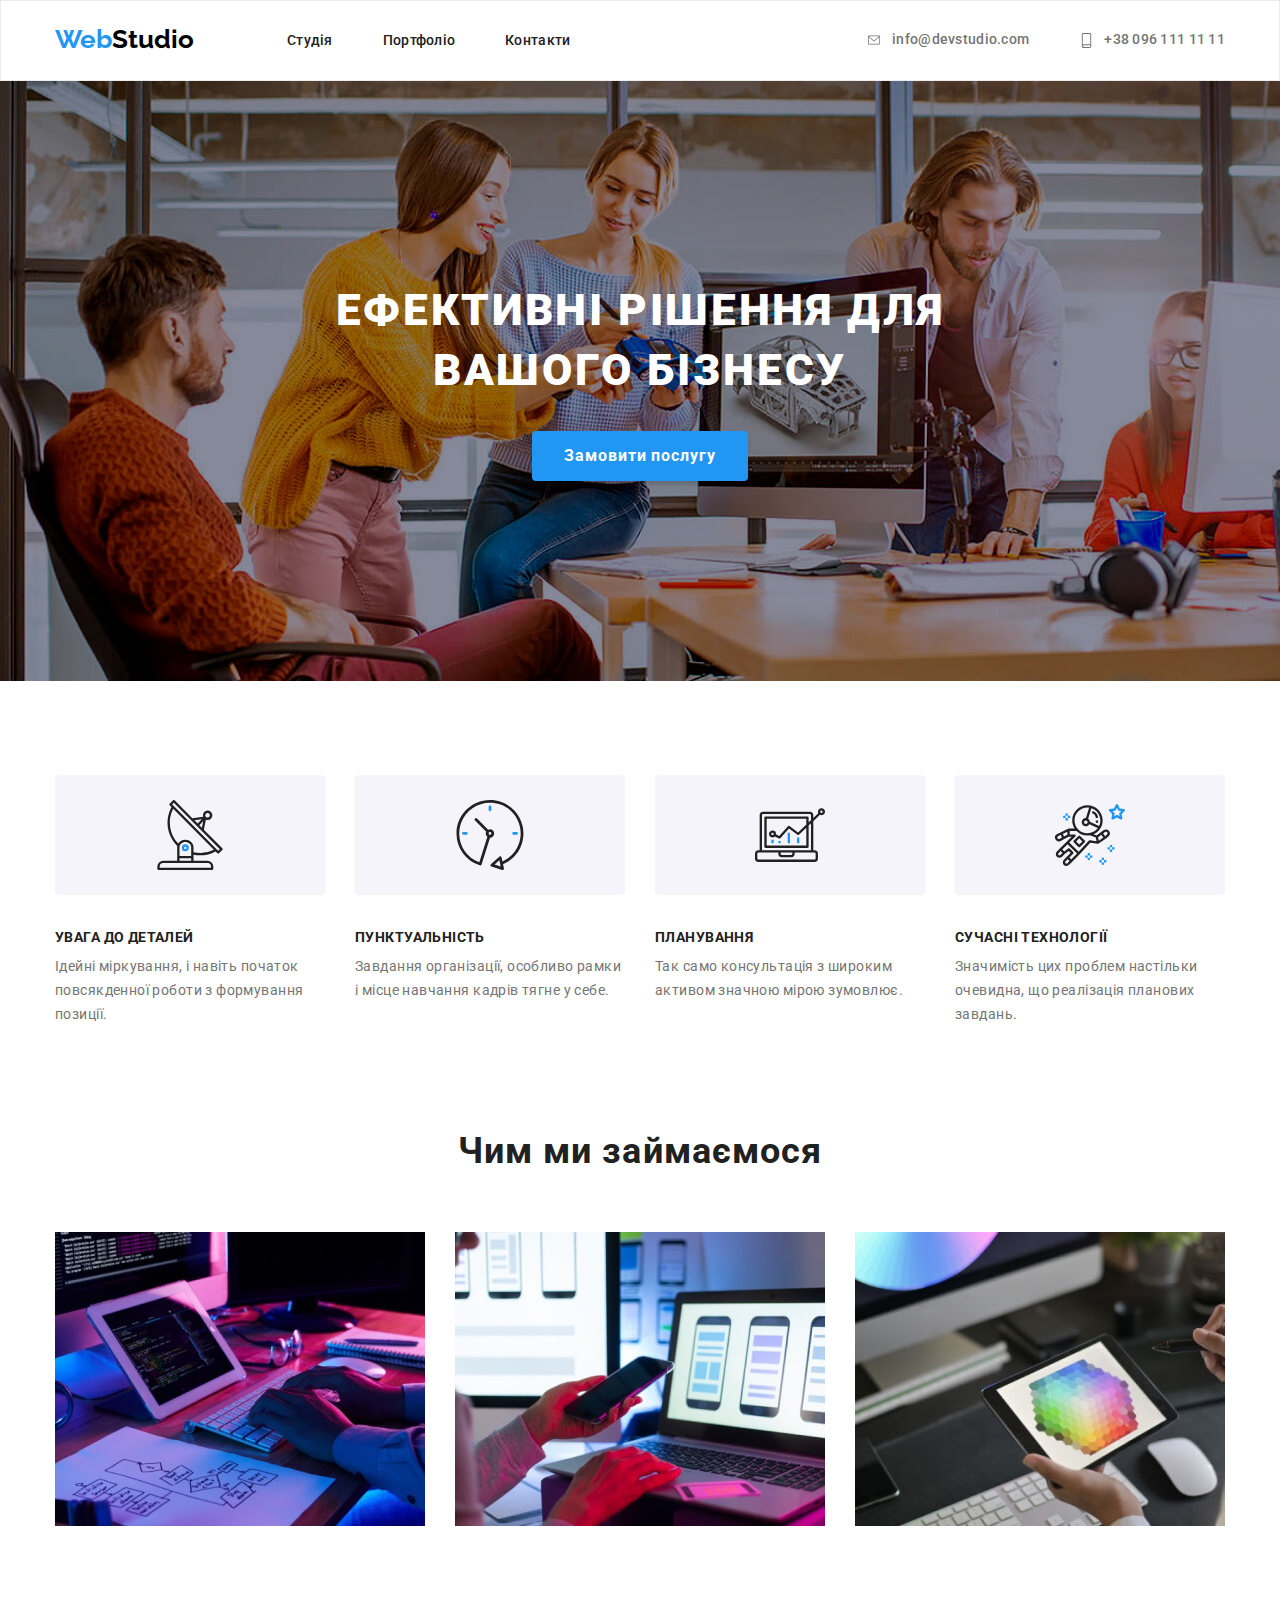
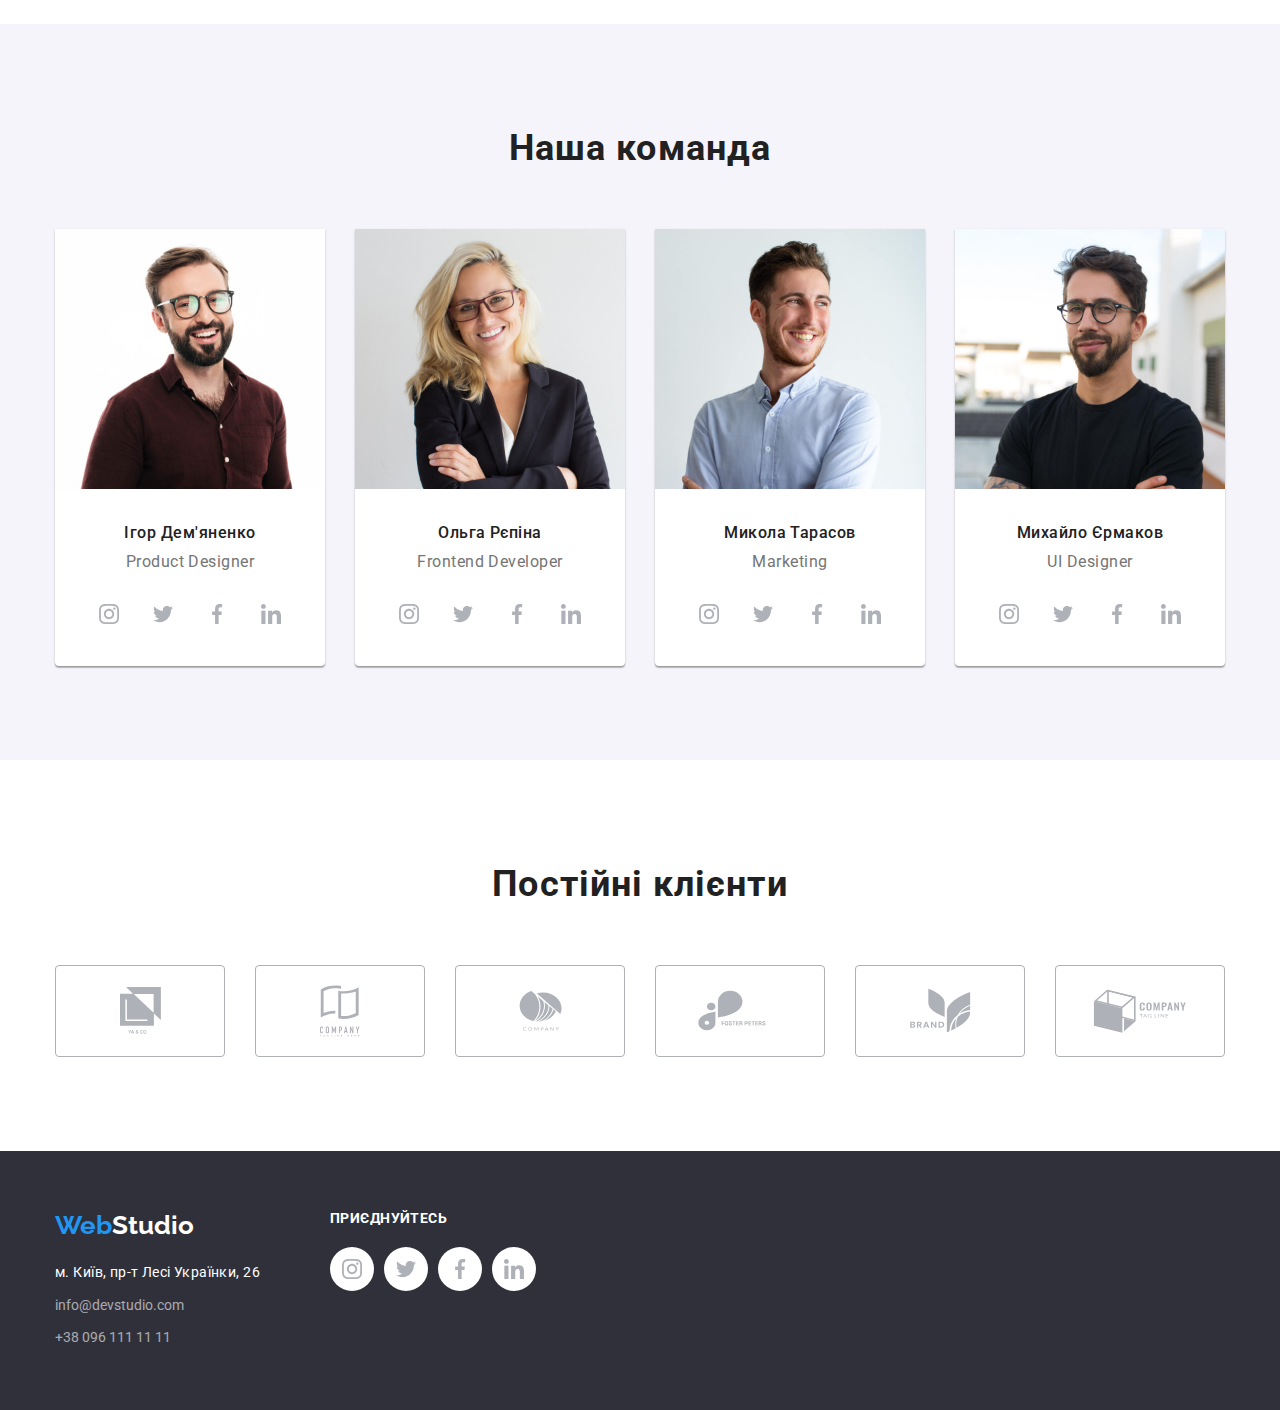
==== commit 1157c739: "н" ====
--- a/index.html
+++ b/index.html
@@ -26,8 +26,8 @@
       <ul class="contacts-list">
         <li>
           <a class="contacts mail" href="mailto:info@devstudio.com"><svg class="social-mail" width="16" height="12">
-            <use href="./images/icons.svg/sprite.svg#icon-envelope"></use>
-          </svg>info@devstudio.com</a>
+              <use href="./images/icons.svg/sprite.svg#icon-envelope"></use>
+            </svg>info@devstudio.com</a>
         </li>
         <li>
           <a class="contacts contacts-tel" href="tel:+380961111111"><svg class="social-tel" width="15" height="21">
@@ -265,43 +265,43 @@
         </h2>
         <ul class="regular-customers">
           <li>
-            <a href=“#” class=“client-link” target=“_blank” rel=“noopener norefferer”>
-              <svg class=“icon-group” width=“41” height="47">
+            <a href="#" class="client-link" target="_blank" rel="noopener norefferer">
+              <svg class="icon-group" width="41" height="47">
                 <use xlink:href="./images/icons.svg/company/company-defs.svg#icon-group1"></use>
               </svg>
             </a>
           </li>
           <li>
-            <a href=“#” class=“client-link” target=“_blank” rel=“noopener norefferer”>
-              <svg class=“icon-group” width="40" height="52">
+            <a href="#" class="client-link" target="_blank" rel="noopener norefferer">
+              <svg class="icon-group" width="40" height="52">
                 <use xlink:href="./images/icons.svg/company/company-defs.svg#icon-group2"></use>
               </svg>
             </a>
           </li>
           <li>
-            <a href=“#” class=“client-link” target=“_blank” rel=“noopener norefferer”>
-              <svg class=“icon-group” width=“43” height="41">
+            <a href="#" class="client-link" target="_blank" rel="noopener norefferer">
+              <svg class="icon-group" width="43" height="41">
                 <use xlink:href="./images/icons.svg/company/company-defs.svg#icon-group3"></use>
               </svg>
             </a>
           </li>
           <li>
-            <a href=“#” class=“client-link” target=“_blank” rel=“noopener norefferer”>
-              <svg class=“icon-group” width=“84” height="41">
+            <a href="#" class="client-link" target="_blank" rel="noopener norefferer">
+              <svg class="icon-group" width="84" height="41">
                 <use xlink:href="./images/icons.svg/company/company-defs.svg#icon-group4"></use>
               </svg>
             </a>
           </li>
           <li>
-            <a href=“#” class=“client-link” target=“_blank” rel=“noopener norefferer”>
-              <svg class=“icon-group” width=“63” height="45">
+            <a href="#" class="client-link" target="_blank" rel="noopener norefferer">
+              <svg class="icon-group" width="63" height="45">
                 <use xlink:href="./images/icons.svg/company/company-defs.svg#icon-group5"></use>
               </svg>
             </a>
           </li>
           <li>
-            <a href=“#” class=“client-link” target=“_blank” rel=“noopener norefferer”>
-              <svg class=“icon-group” width=“94” height="44">
+            <a href="#" class="client-link" target="_blank" rel="noopener norefferer">
+              <svg class="icon-group" width="94" height="44">
                 <use xlink:href="./images/icons.svg/company/company-defs.svg#icon-group6"></use>
               </svg>
             </a>
--- a/css/styles.css
+++ b/css/styles.css
@@ -124,13 +124,13 @@
   font-size: 14px;
   text-decoration: none;
 }
-.mail{
-  display: flex;
-  align-items: center;
-}
-.social-mail{
-fill: currentColor;
-margin-right: 10px; 
+.mail {
+  display: flex;
+  align-items: center;
+}
+.social-mail {
+  fill: currentColor;
+  margin-right: 10px;
 }
 
 .contacts-tel {
@@ -138,8 +138,8 @@
   align-items: center;
   margin-left: 50px;
 }
-.social-tel{
-   margin-right: 10px;
+.social-tel {
+  margin-right: 10px;
   fill: currentColor;
 }
 .contacts-list {
@@ -163,7 +163,7 @@
 }
 
 /*Main content*/
-.hero{
+.hero {
   display: contents;
 }
 .first-block {
@@ -289,58 +289,31 @@
   border-radius: 0px 0px 4px 4px;
 }
 
-.card-icons-social{
+.card-icons-social {
   display: flex;
   justify-content: center;
   align-items: center;
   flex-wrap: wrap;
   gap: 10px;
-margin-top: 20px;
-}
-.social-link{
-    display: flex;
-    align-items: center;
-    justify-content: center;
-    height: 44px;
-    width: 44px;
-    border-radius: 50%;
-    background-color: var(--c-white);
-    fill:#afb1b8;
+  margin-top: 20px;
+}
+.social-link {
+  display: flex;
+  align-items: center;
+  justify-content: center;
+  height: 44px;
+  width: 44px;
+  border-radius: 50%;
+  background-color: var(--c-white);
+  fill: #afb1b8;
 }
 .social-link:hover,
-.social-link:focus{
-    fill:var(--c-white);
-    background-color: var(--bg-c-blue); 
-}
-
-/* .icons-social{
-    display: flex;
-  justify-content: center;
-  align-items: center;
-   width: 44px;
-  height: 44px;
-  border-radius: 50%;
-  background-color: #fff; 
-}
-.icons-social:hover,
-.icons-social:focus{
+.social-link:focus {
+  fill: var(--c-white);
   background-color: var(--bg-c-blue);
 }
-.social-link:hover,
-.social-link:focus{
-  background-color: var(--bg-c-blue);
-}
-.social-link:hover .social-icon{
- fill: var(--bg-white);
-}
-.social-link:hover,
-.social-link:focus{
-    fill:var(--bg-white);
-    background-color:var(--bg-c-blue)
-  } */
-
-
-.card-heros{
+
+.card-heros {
   padding: 30px 32px;
 }
 .name {
@@ -352,7 +325,6 @@
   color: var(--c-dark);
   margin-bottom: 10px;
 }
-
 
 .position {
   text-align: center;
@@ -362,25 +334,30 @@
   text-align: center;
   letter-spacing: 0.03em;
   color: var(--c-gray);
-margin-bottom: 16px;
-}
-.regular-customers{
+  margin-bottom: 16px;
+}
+.regular-customers {
   display: flex;
   justify-content: center;
   gap: 30px;
 }
-.client-link{
-  border: 1px solid #AFB1B8;
-}
-/* 
-.client-link{
-border: 1px solid #AFB1B8;
-height: 92px;
-width: 170px;
-border-radius: 4px;
-fill: #AFB1B8;
-background-color: transparent;
-} */
+
+.client-link {
+  display: flex;
+  justify-content: center;
+  align-items: center;
+  border: 1px solid #afb1b8;
+  height: 92px;
+  width: 170px;
+  border-radius: 4px;
+  fill: #afb1b8;
+  background-color: transparent;
+}
+.client-link:hover,
+.client-link:focus{
+  fill:var(--c-blue)
+background-color:var(--bg-c-blue)
+}
 
 .footer {
   padding: 60px 0;
@@ -409,8 +386,8 @@
   text-align: left;
 }
 .footer-item:hover,
-.footer-item:focus{
-  color:var(--c-blue);
+.footer-item:focus {
+  color: var(--c-blue);
 }
 
 address {
@@ -432,15 +409,15 @@
 .footer-contacts:focus {
   color: var(--c-blue);
 }
-.footer-title{
-font-weight: 700;
-font-size: 14px;
-line-height: 1.14;
-letter-spacing: 0.03em;
-text-transform: uppercase;
-color: #FFFFFF;
-}
-.footer-social{
+.footer-title {
+  font-weight: 700;
+  font-size: 14px;
+  line-height: 1.14;
+  letter-spacing: 0.03em;
+  text-transform: uppercase;
+  color: #ffffff;
+}
+.footer-social {
   display: flex;
   justify-content: flex-start;
   gap: 70px;
@@ -518,4 +495,3 @@
   text-align: left;
   color: var(--c-gray);
 }
-
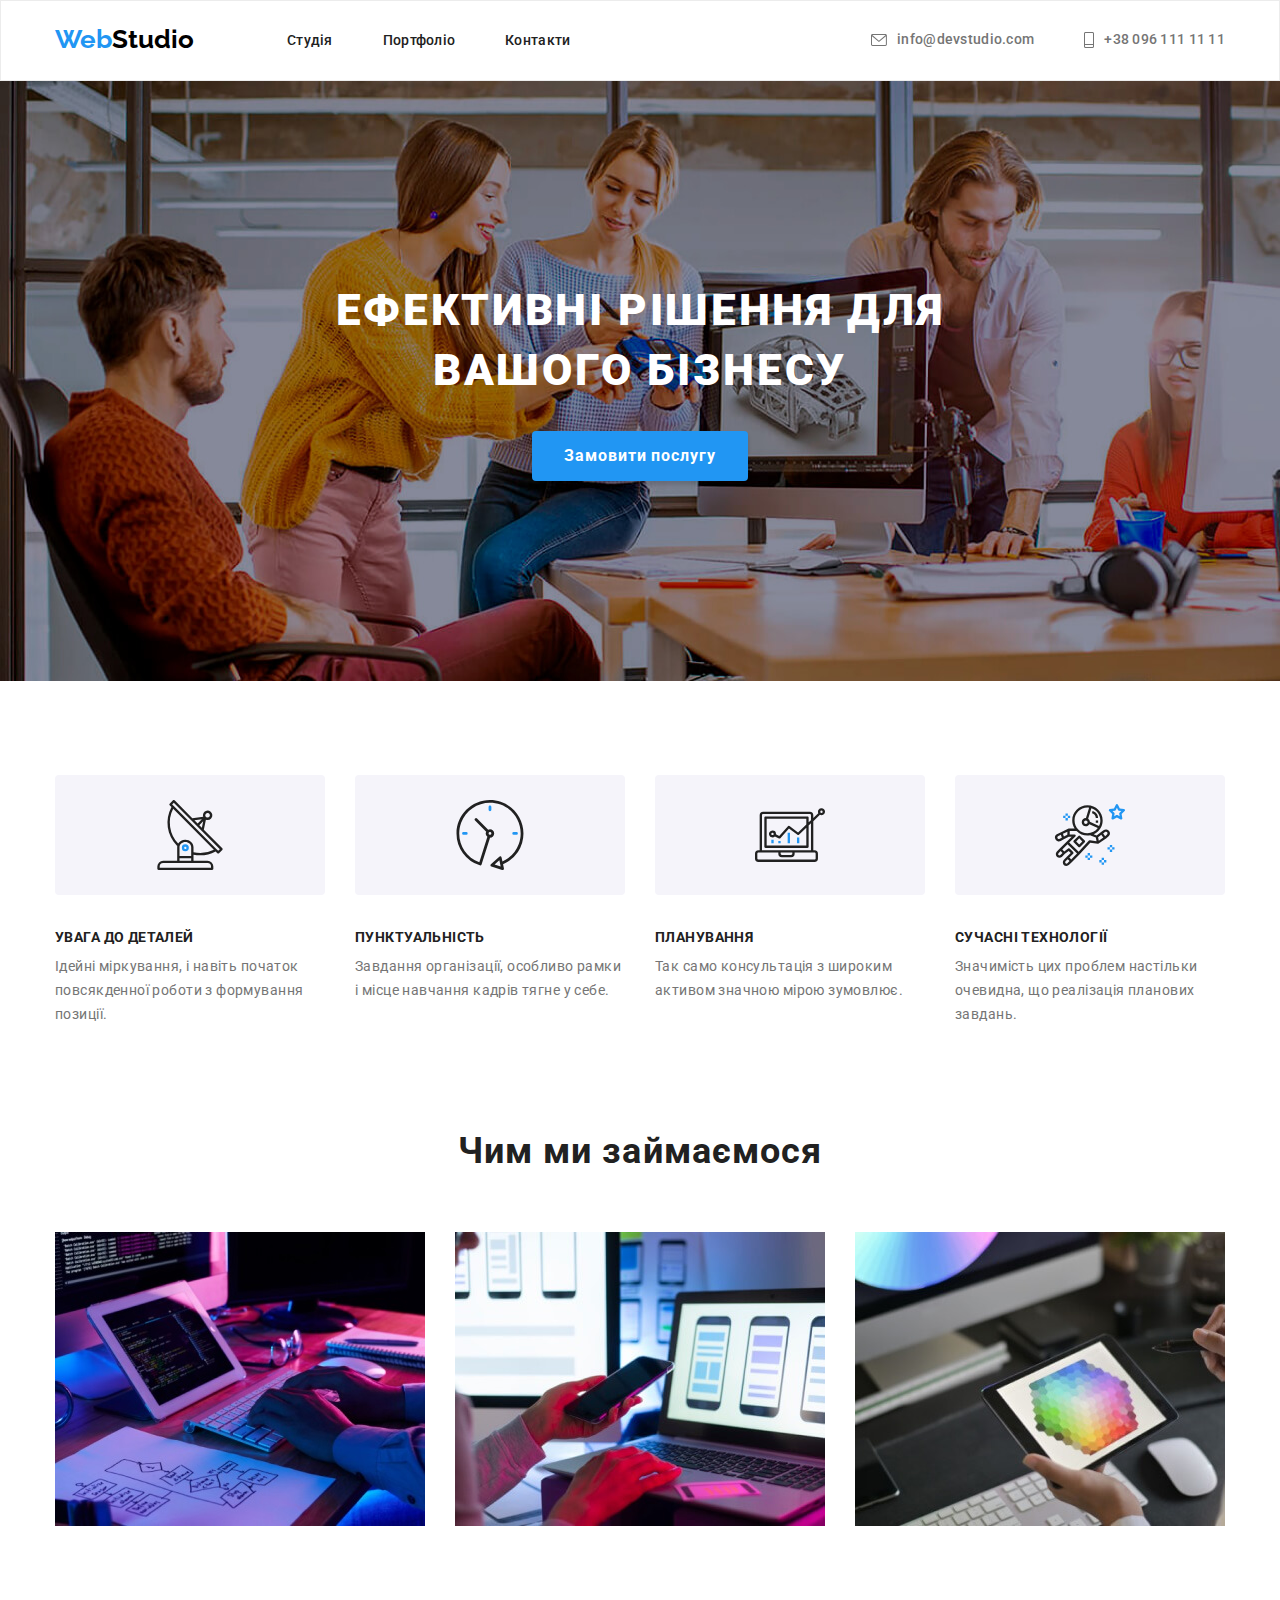
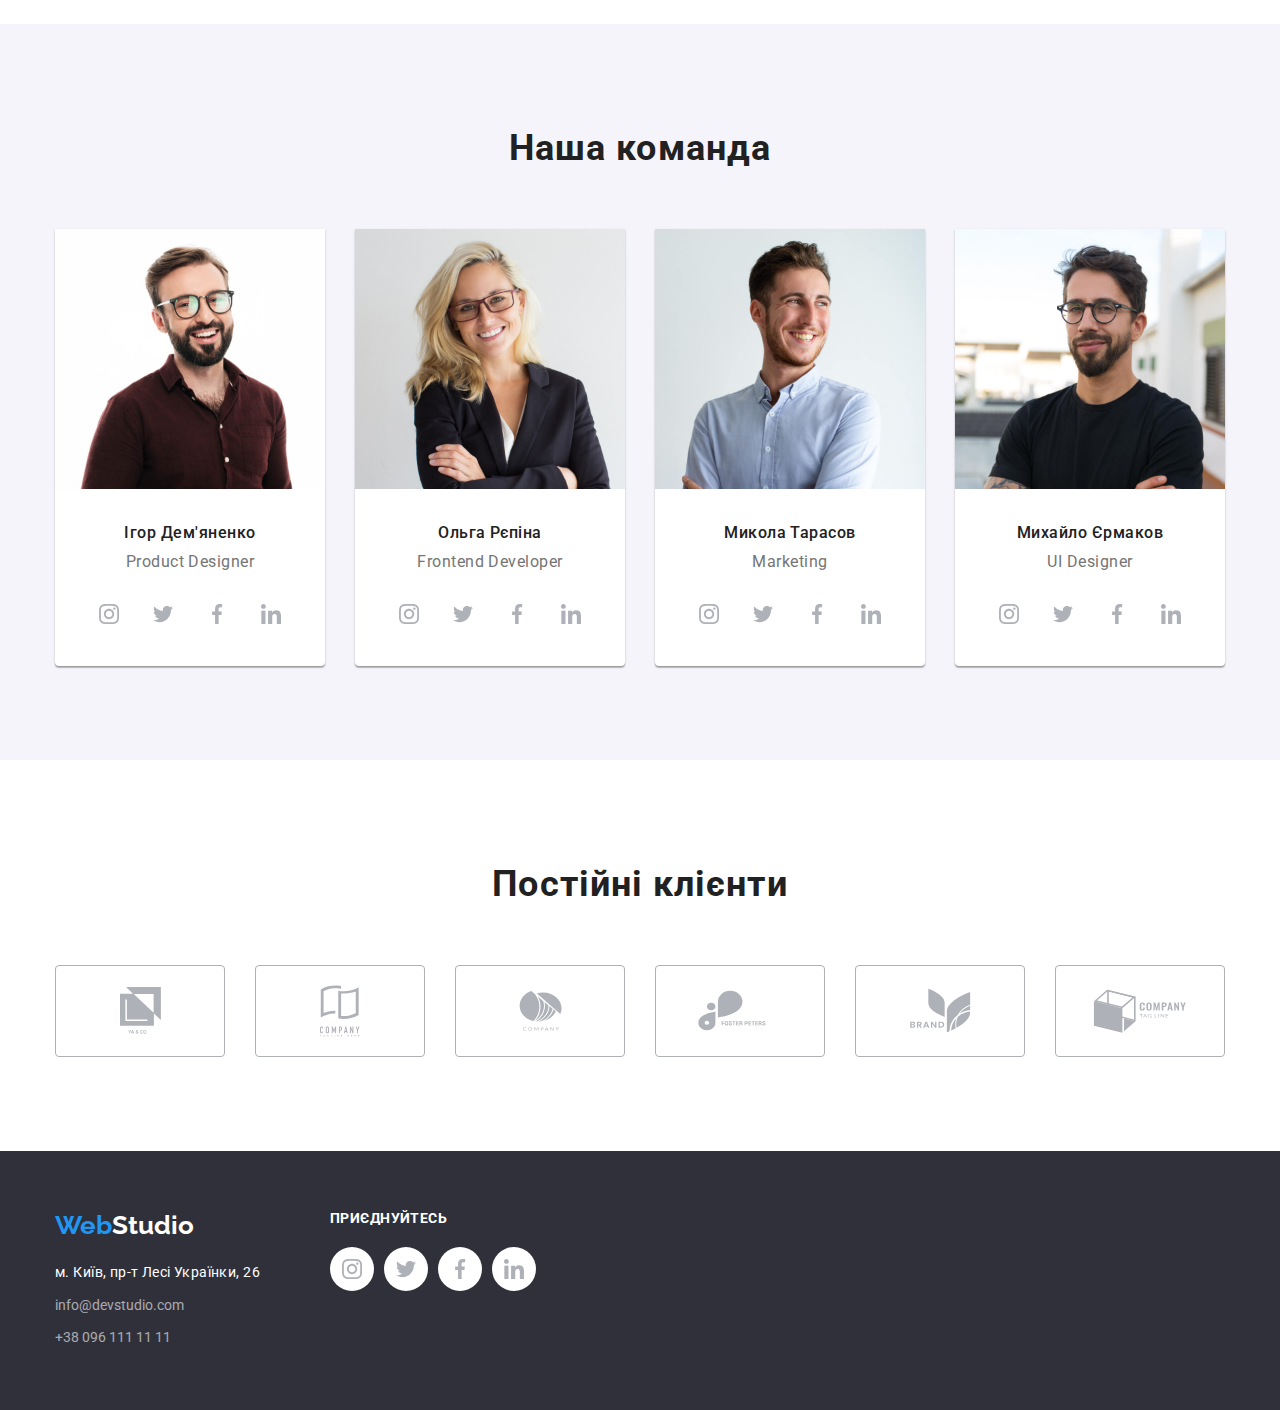
==== commit c0ec5010: "g" ====
--- a/index.html
+++ b/index.html
@@ -26,12 +26,12 @@
       <ul class="contacts-list">
         <li>
           <a class="contacts mail" href="mailto:info@devstudio.com"><svg class="social-mail" width="16" height="12">
-              <use href="./images/icons.svg/sprite.svg#icon-envelope"></use>
+              <use href="./images/icons.svg/cont.svg#icon-mail"></use>
             </svg>info@devstudio.com</a>
         </li>
         <li>
-          <a class="contacts contacts-tel" href="tel:+380961111111"><svg class="social-tel" width="15" height="21">
-              <use href="./images/icons.svg/sprite.svg#icon-smartphone"></use>
+          <a class="contacts contacts-tel" href="tel:+380961111111"><svg class="social-tel" width="10" height="16">
+              <use href="./images/icons.svg/cont.svg#icon-phone"></use>
             </svg>+38 096 111 11 11</a>
         </li>
       </ul>
--- a/css/styles.css
+++ b/css/styles.css
@@ -350,13 +350,16 @@
   height: 92px;
   width: 170px;
   border-radius: 4px;
-  fill: #afb1b8;
+  color: #afb1b8;
   background-color: transparent;
 }
 .client-link:hover,
-.client-link:focus{
-  fill:var(--c-blue)
-background-color:var(--bg-c-blue)
+.client-link:focus {
+  color: var(--c-blue);
+  border-color: var(--bg-c-blue);
+}
+.icon-group {
+  fill: currentColor;
 }
 
 .footer {
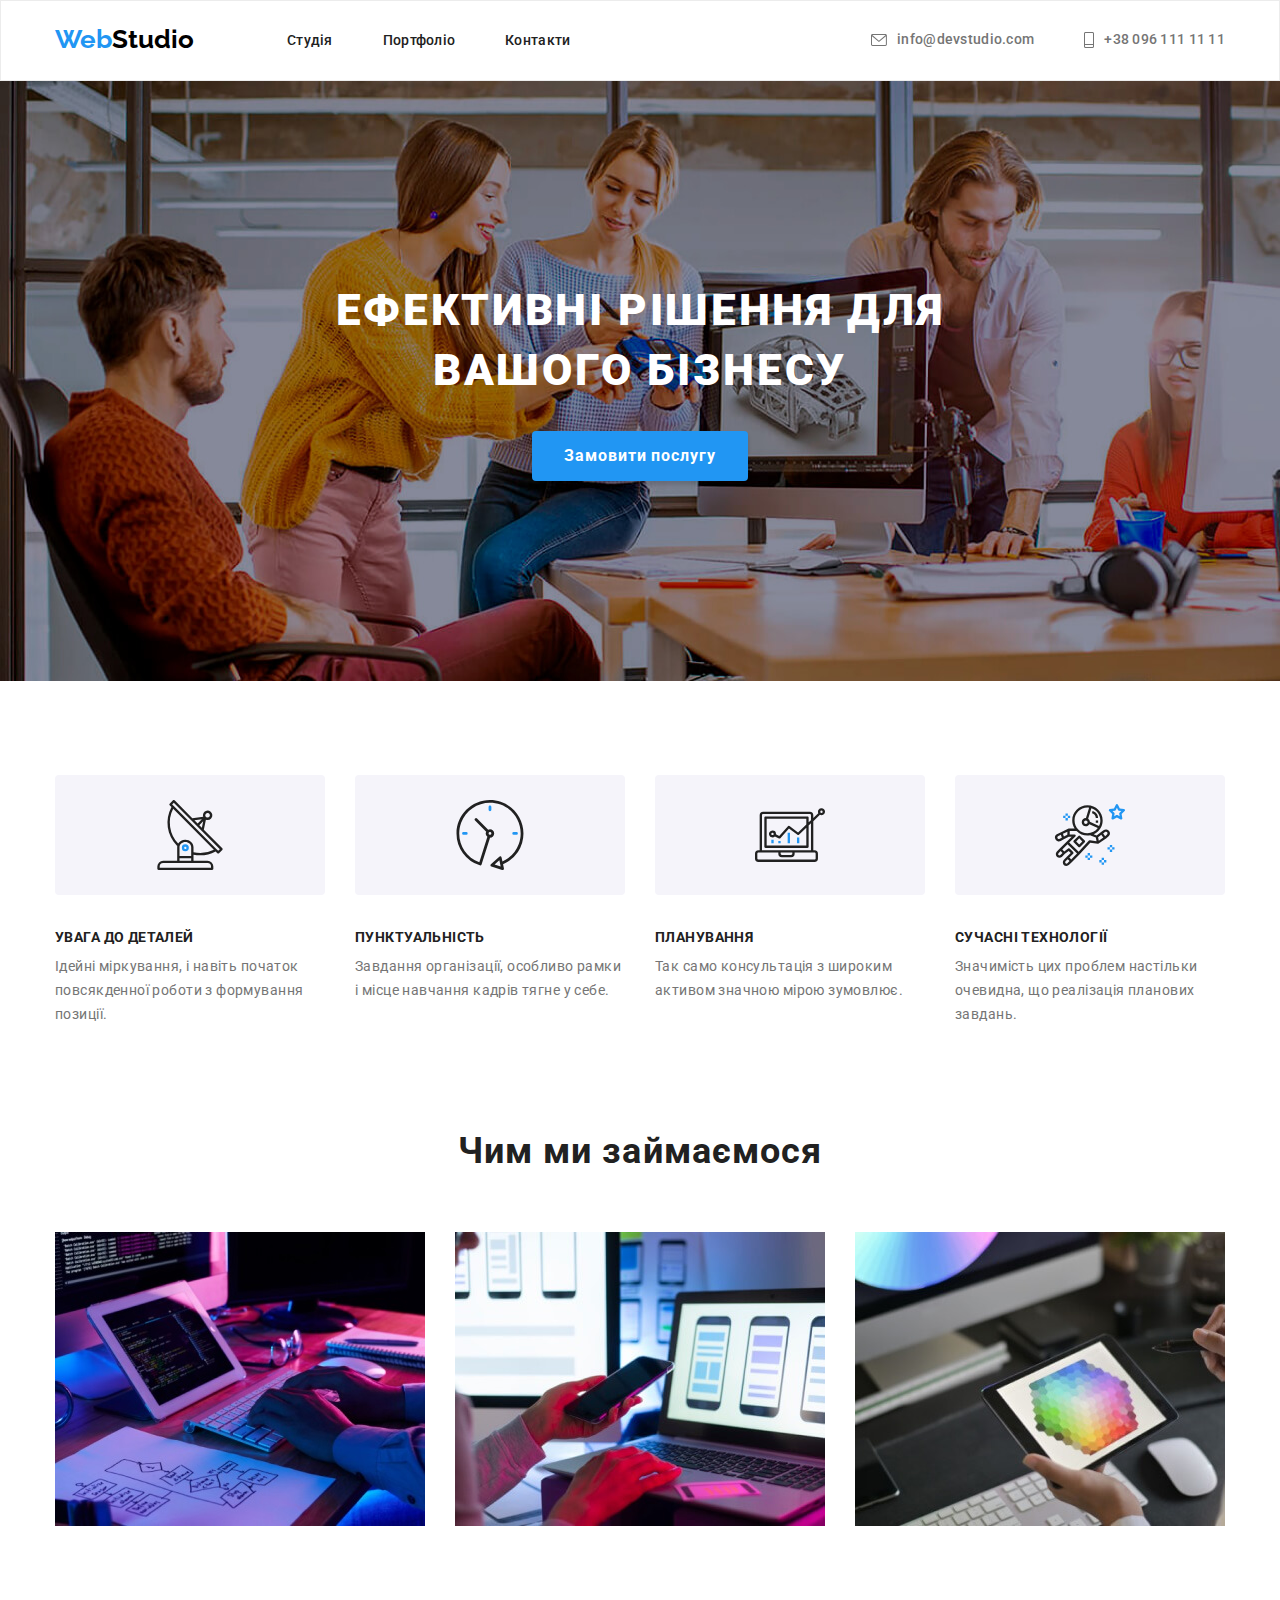
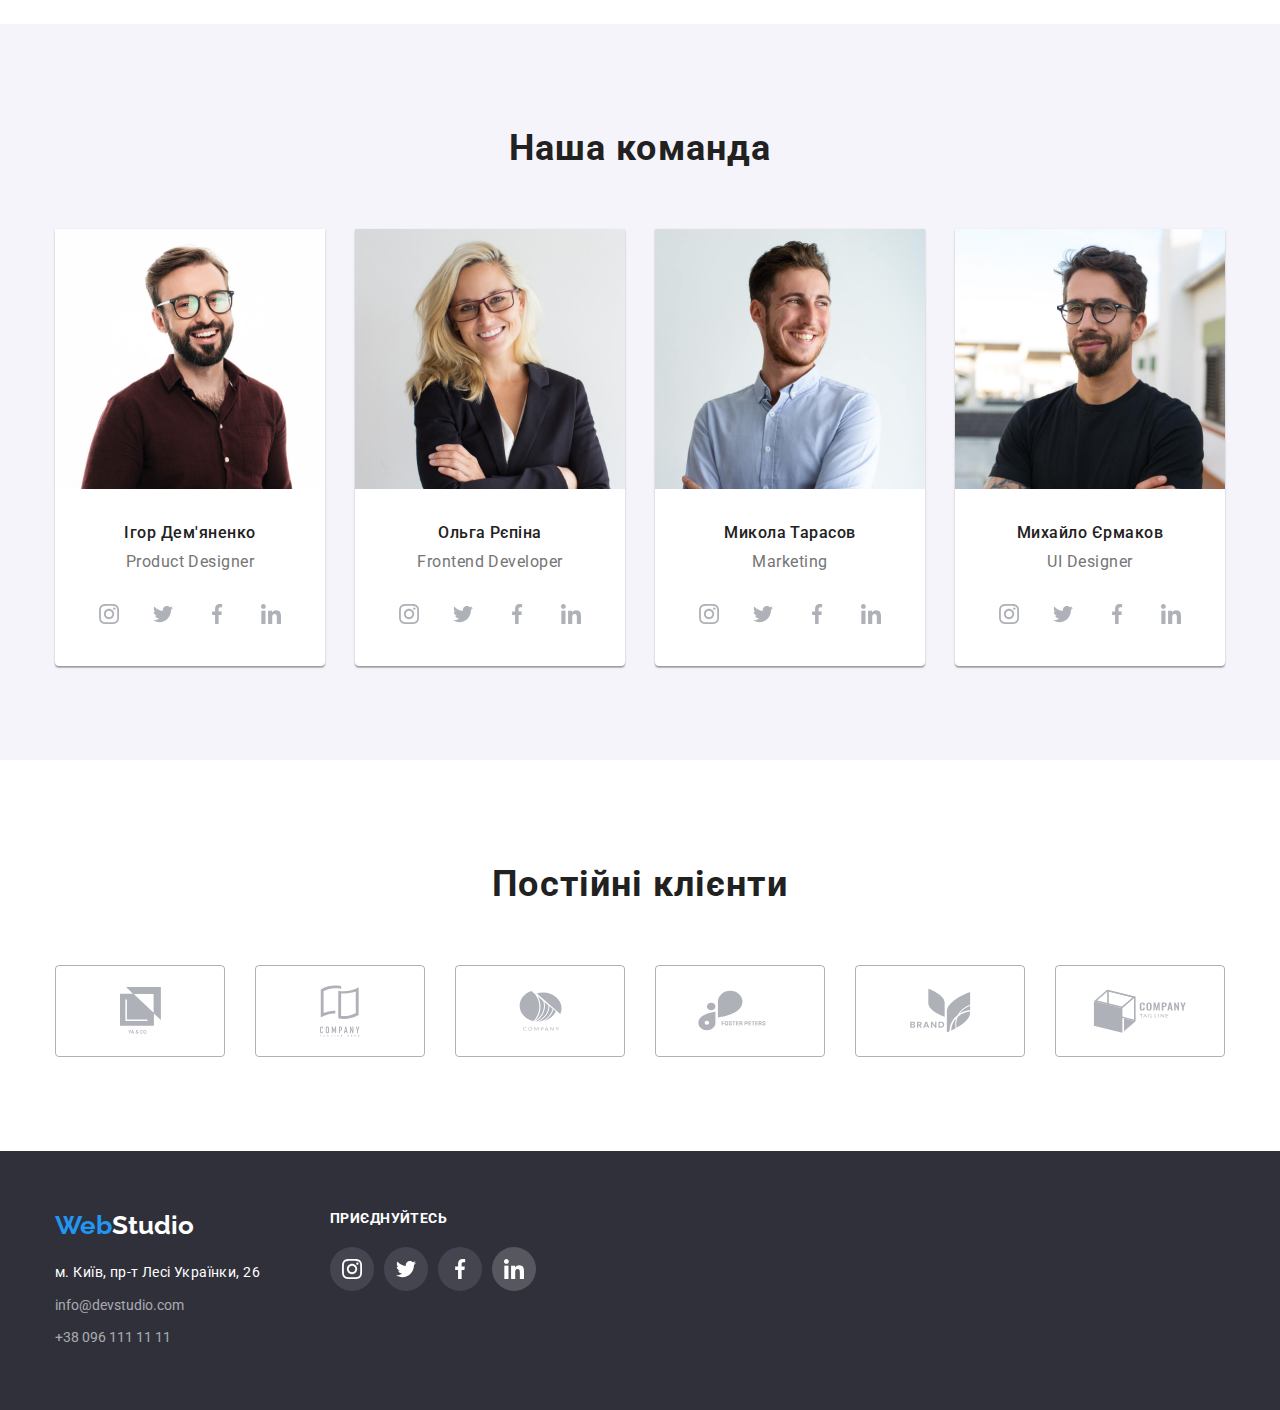
==== commit 543ad390: "code editing" ====
--- a/index.html
+++ b/index.html
@@ -327,30 +327,30 @@
       </div>
       <div class="">
         <h3 class="footer-title">приєднуйтесь</h3>
-        <ul class="card-icons-social">
+        <ul class="footer-icons-social">
           <li class="icons-social">
-            <a class="social-link" href="#" target="_blank" aria-label="instagram">
+            <a class="footer-social-link" href="#" target="_blank" aria-label="instagram">
               <svg class="social-icon" width="20" height="20">
                 <use href="./images/icons.svg/sprite.svg#icon-instagram"></use>
               </svg>
             </a>
           </li>
           <li class="icons-social">
-            <a class="social-link" href="#" target="_blank" aria-label="twitter">
+            <a class="footer-social-link" href="#" target="_blank" aria-label="twitter">
               <svg class="social-icon" width="20" height="20">
                 <use href="./images/icons.svg/sprite.svg#icon-twitter"></use>
               </svg>
             </a>
           </li>
           <li class="icons-social">
-            <a class="social-link" href="#" target="_blank" aria-label="facebook">
+            <a class="footer-social-link" href="#" target="_blank" aria-label="facebook">
               <svg class="social-icon" width="20" height="20">
                 <use href="./images/icons.svg/sprite.svg#icon-facebook"></use>
               </svg>
             </a>
           </li>
-          <li class="icons-social">
-            <a class="social-link" href="#" target="_blank" aria-label="linkedin">
+          <li class="footer-social-link">
+            <a class="footer-social-link" href="#" target="_blank" aria-label="linkedin">
               <svg class="social-icon" width="20" height="20">
                 <use href="./images/icons.svg/sprite.svg#icon-linkedin"></use>
               </svg>
--- a/css/styles.css
+++ b/css/styles.css
@@ -425,6 +425,29 @@
   justify-content: flex-start;
   gap: 70px;
 }
+.footer-icons-social {
+  display: flex;
+  justify-content: center;
+  align-items: center;
+  flex-wrap: wrap;
+  gap: 10px;
+  margin-top: 20px;
+}
+.footer-social-link {
+  display: flex;
+  align-items: center;
+  justify-content: center;
+  height: 44px;
+  width: 44px;
+  border-radius: 50%;
+  background: rgba(255, 255, 255, 0.1);
+  fill: var(--c-white);
+}
+.footer-social-link:hover,
+.footer-social-link:focus {
+  fill: var(--c-white);
+  background-color: var(--bg-c-blue);
+}
 
 /*Portfolio*/
 .main {
@@ -444,6 +467,10 @@
   margin-right: 8px;
 }
 .filter-btn {
+  font-weight: 500;
+font-size: 16px;
+line-height: 1.625
+letter-spacing: 0.03em;
   padding: 6px 22px;
   border-radius: 4px;
   background-color: var(--bg-c-light-gray);
@@ -455,6 +482,8 @@
 .filter-btn:focus {
   background-color: var(--bg-c-blue);
   color: var(--c-white);
+  box-shadow: 0px 3px 1px rgba(0, 0, 0, 0.1), 0px 1px 2px rgba(0, 0, 0, 0.08),
+    0px 2px 2px rgba(0, 0, 0, 0.12);
 }
 
 .portfolio-item {
@@ -474,6 +503,11 @@
 .item {
   text-decoration: none;
 }
+.portfolio-list:hover,
+.portfolio-list:focus{
+  box-shadow: 0px 1px 1px rgba(0, 0, 0, 0.12), 0px 4px 4px rgba(0, 0, 0, 0.06), 1px 4px 6px rgba(0, 0, 0, 0.16);
+}
+
 .filling {
   padding: 20px 24px;
   border: 1px solid var(--brd-c-gray);
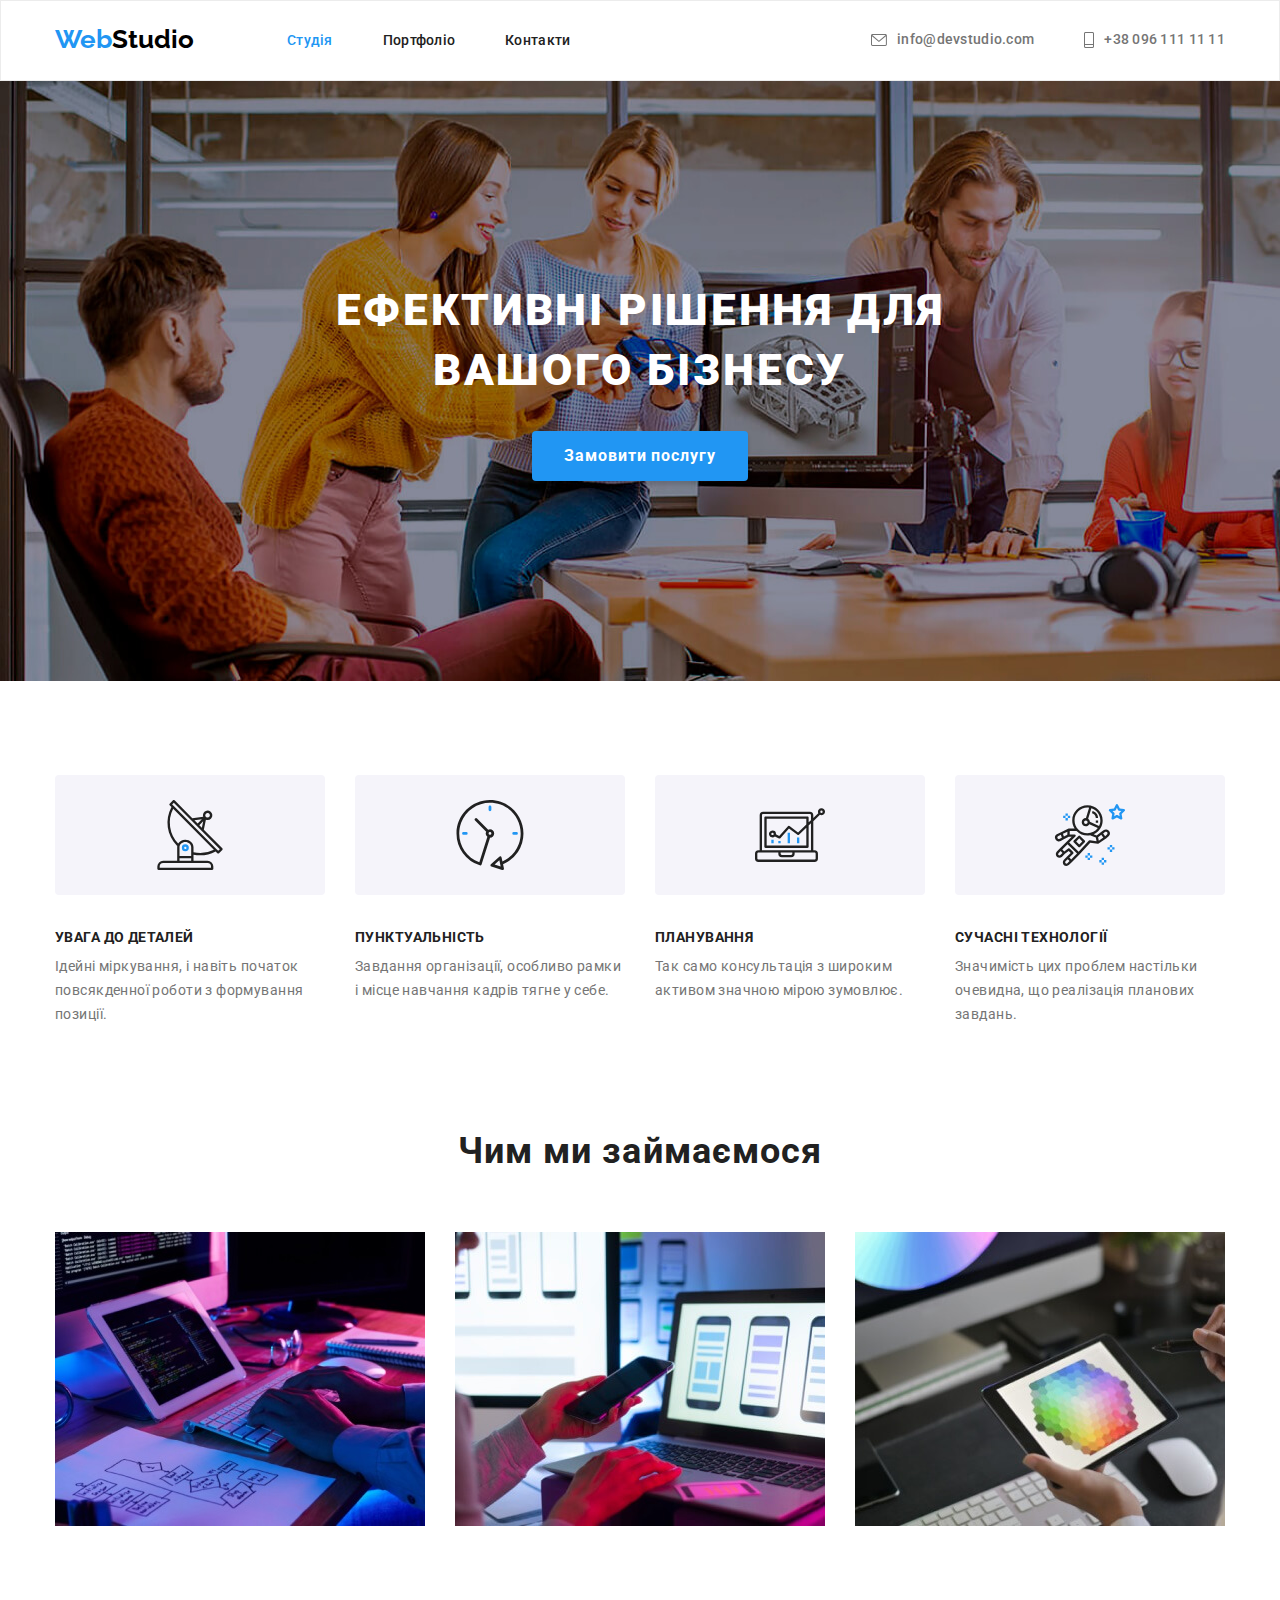
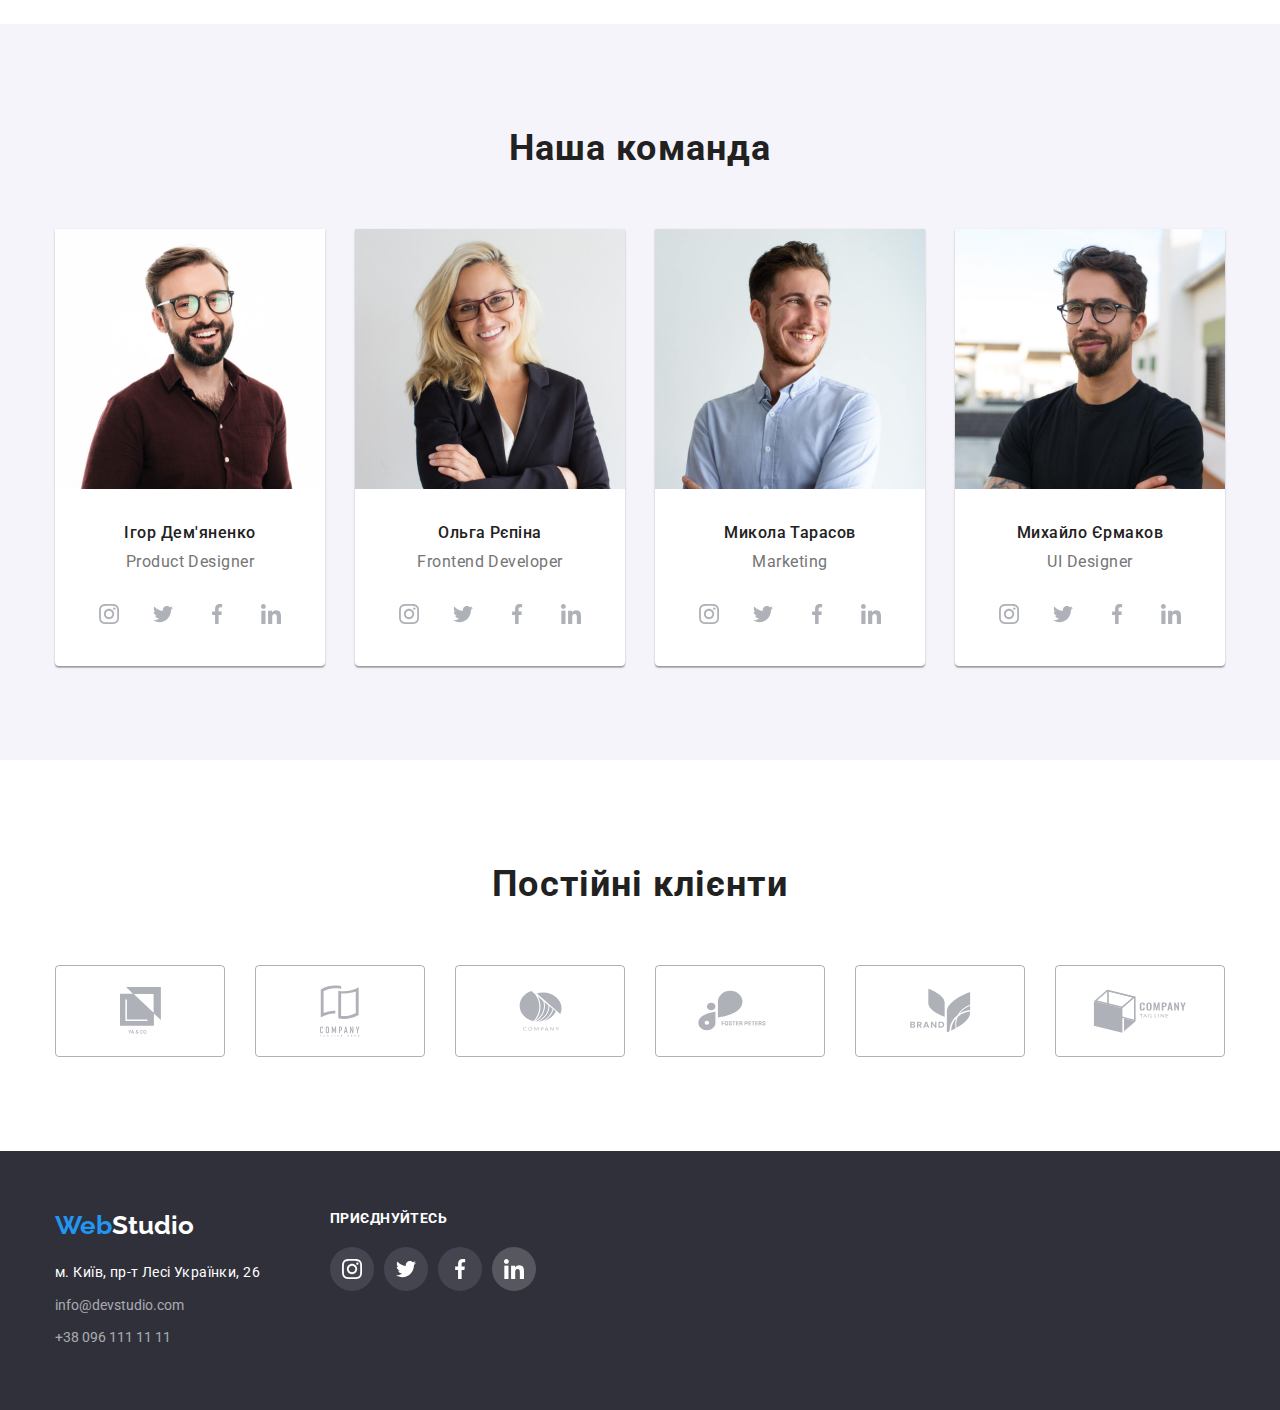
==== commit c56abb4e: "h" ====
--- a/index.html
+++ b/index.html
@@ -18,7 +18,7 @@
       <nav class="nav">
         <a class="logo-col" href="./index.html"><span class="logo">Web</span>Studio</a>
         <ul class="nav-list">
-          <li><a class="link" href="./index.html">Студія</a></li>
+          <li><a class="link link-current" href="./index.html">Студія</a></li>
           <li><a class="link" href="./portfolio.html">Портфоліо</a></li>
           <li><a class="link link-cont" href="#">Контакти</a></li>
         </ul>
--- a/css/styles.css
+++ b/css/styles.css
@@ -92,10 +92,14 @@
   text-decoration: none;
   color: var(--c-dark);
 }
-
+.link-current,
 .link:hover,
 .link:focus {
+  display: block;
   color: var(--c-blue);
+}
+a:current{
+  color: #2196f3;
 }
 
 li {
@@ -468,9 +472,9 @@
 }
 .filter-btn {
   font-weight: 500;
-font-size: 16px;
-line-height: 1.625
-letter-spacing: 0.03em;
+  font-size: 16px;
+  line-height: 1.625;
+  letter-spacing: 0.03em;
   padding: 6px 22px;
   border-radius: 4px;
   background-color: var(--bg-c-light-gray);
@@ -504,8 +508,9 @@
   text-decoration: none;
 }
 .portfolio-list:hover,
-.portfolio-list:focus{
-  box-shadow: 0px 1px 1px rgba(0, 0, 0, 0.12), 0px 4px 4px rgba(0, 0, 0, 0.06), 1px 4px 6px rgba(0, 0, 0, 0.16);
+.portfolio-list:focus {
+  box-shadow: 0px 1px 1px rgba(0, 0, 0, 0.12), 0px 4px 4px rgba(0, 0, 0, 0.06),
+    1px 4px 6px rgba(0, 0, 0, 0.16);
 }
 
 .filling {
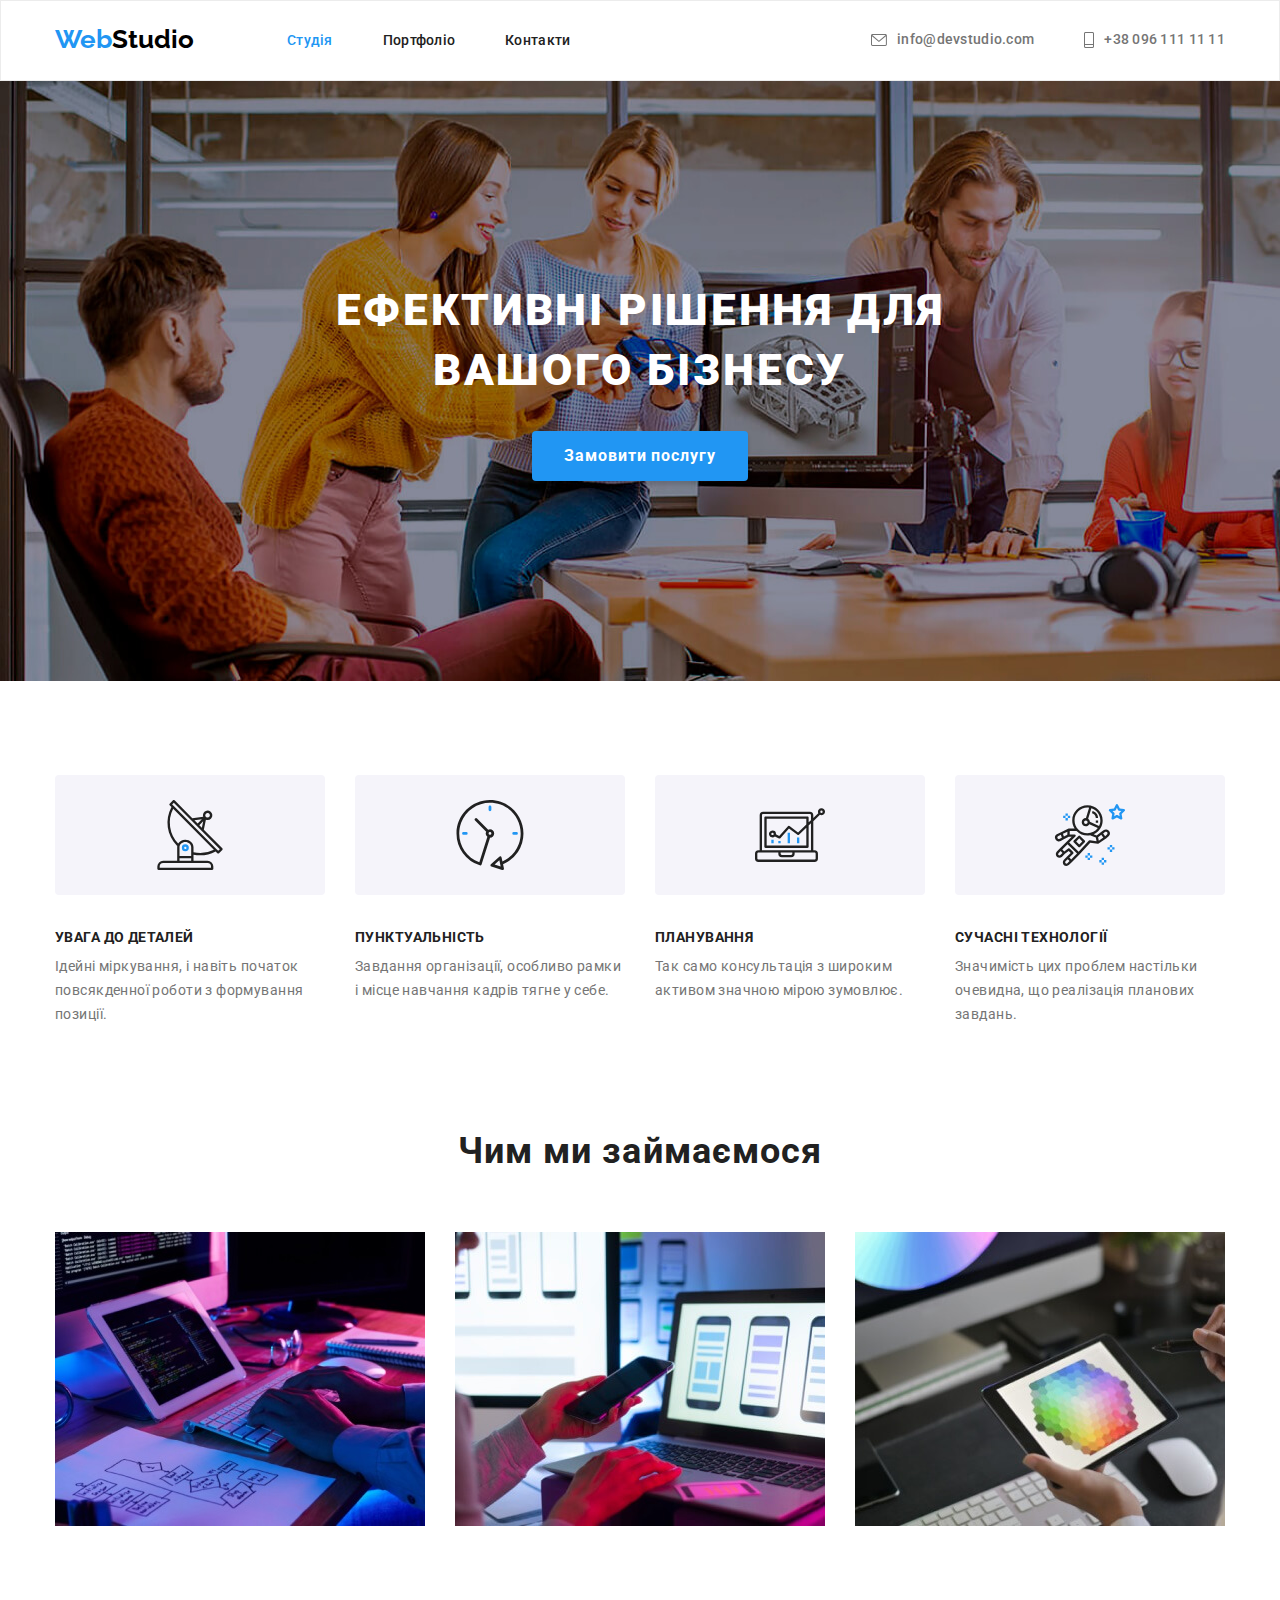
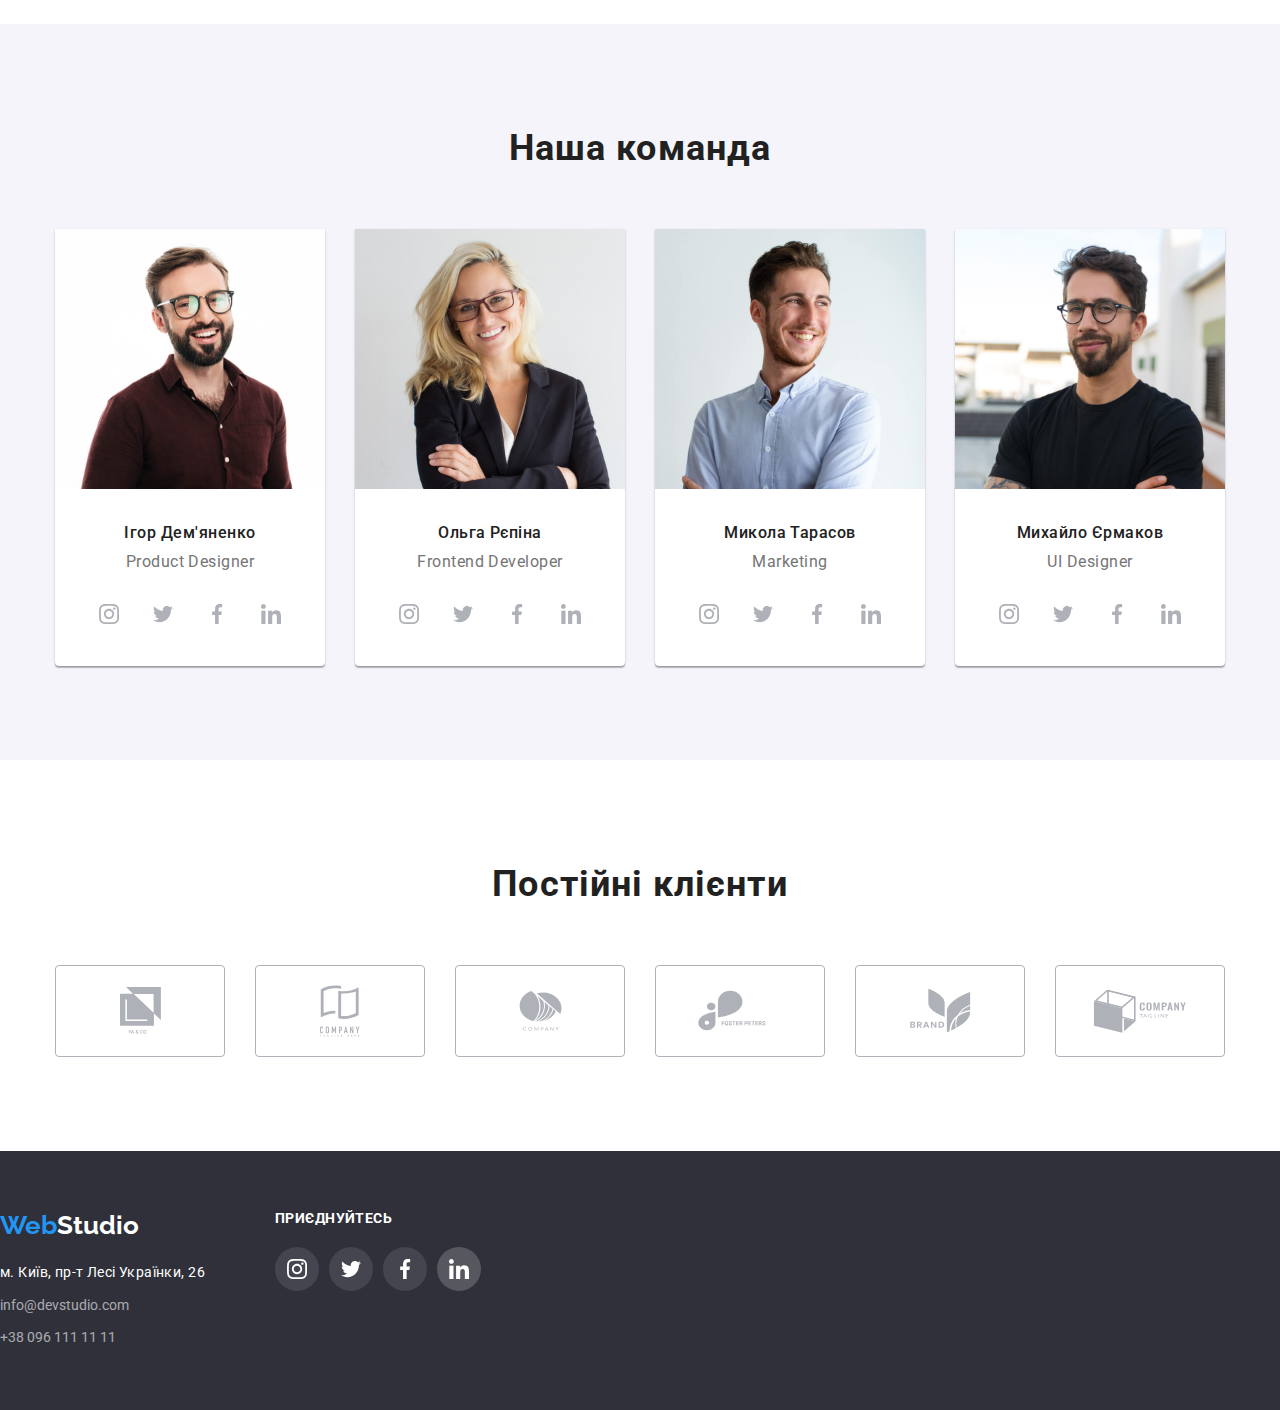
==== commit ac1ab15b: "tr" ====
--- a/index.html
+++ b/index.html
@@ -313,7 +313,7 @@
 
   </main>
   <footer class="footer">
-    <div class="container footer-social">
+    <div class="footer-social">
       <div>
         <a class="footer-logo" href="./index.html"><span class="logo">Web</span>Studio</a>
         <address>
--- a/css/styles.css
+++ b/css/styles.css
@@ -176,7 +176,7 @@
   flex-direction: column;
   gap: 30px;
   align-items: center;
-  background-image: url(../images/icons.svg/bgst.jpg);
+  background-image: url(../images/icons.svg/bgst.jpg), url(../images/icons.svg/bg.jpg), url(../images/icons.svg/img-overlay.jpg);
   background-repeat: no-repeat;
   max-width: 1600px;
   margin: 0 auto;
